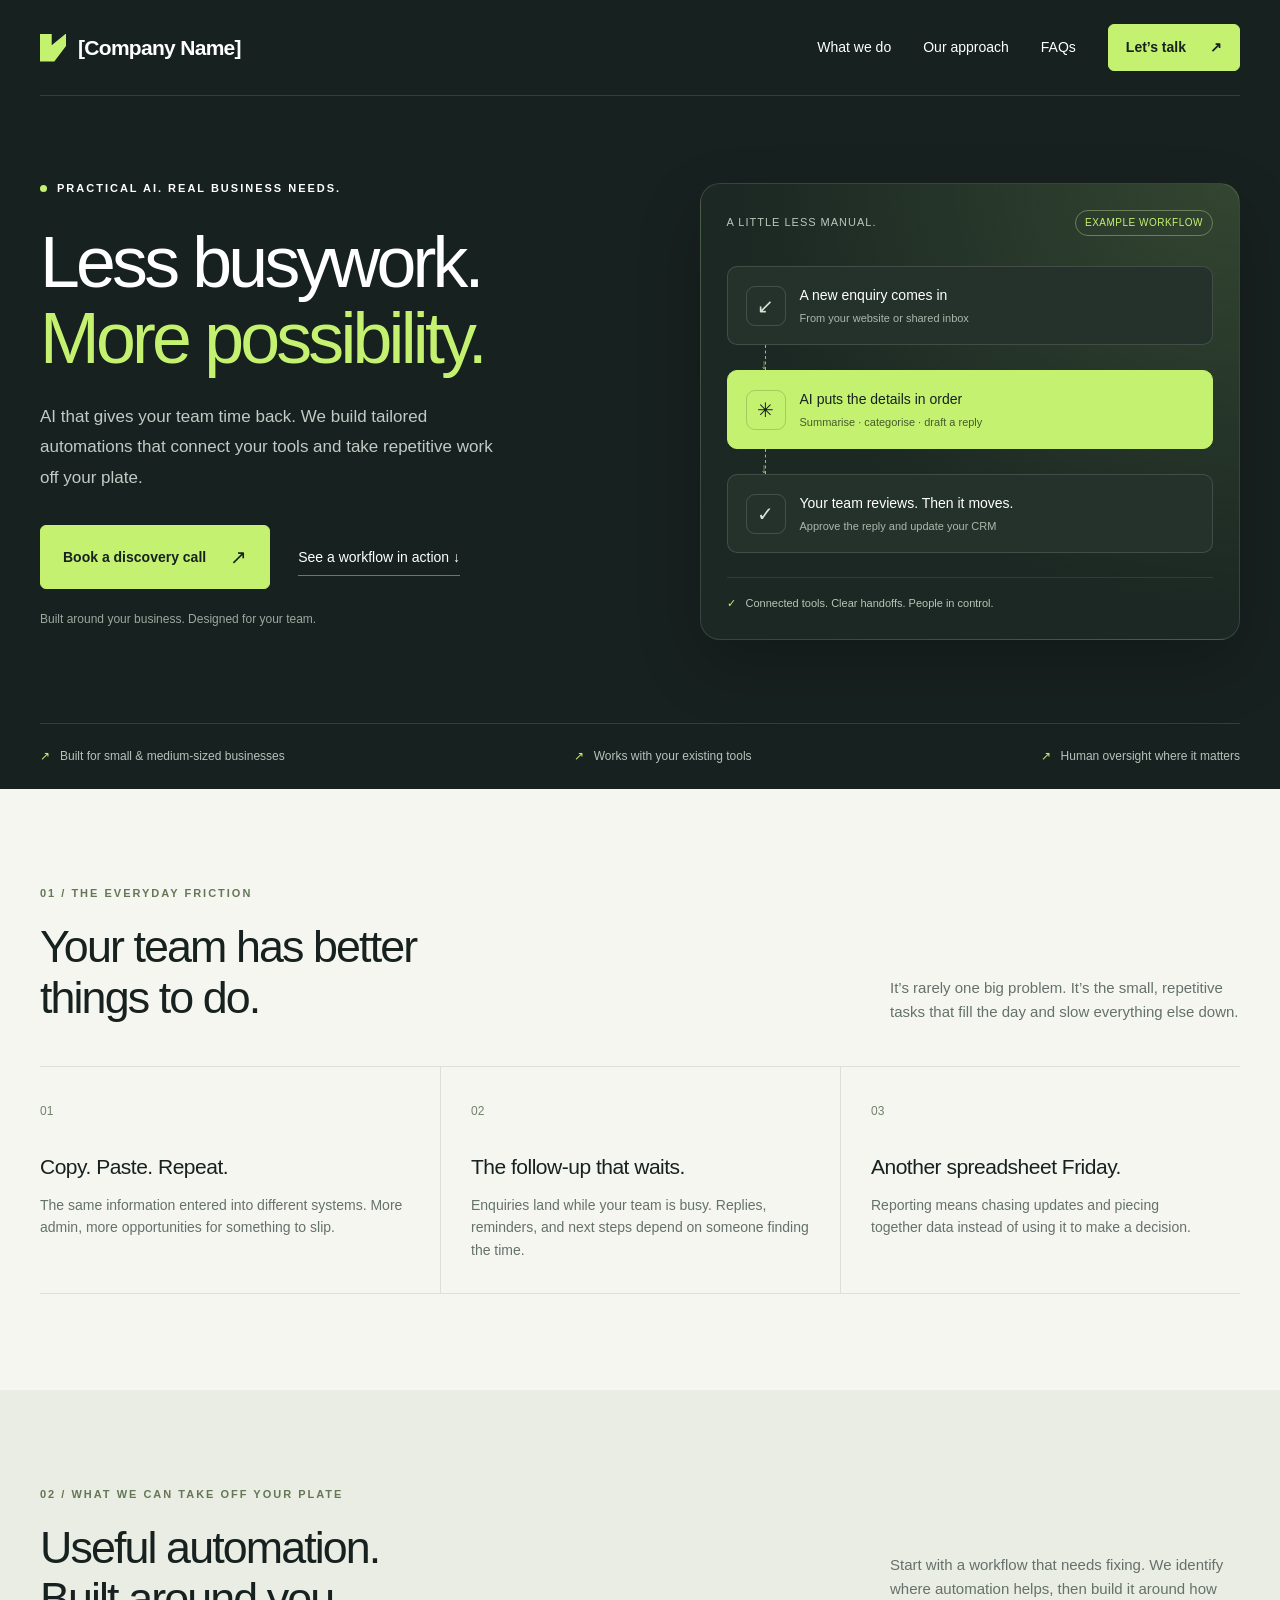
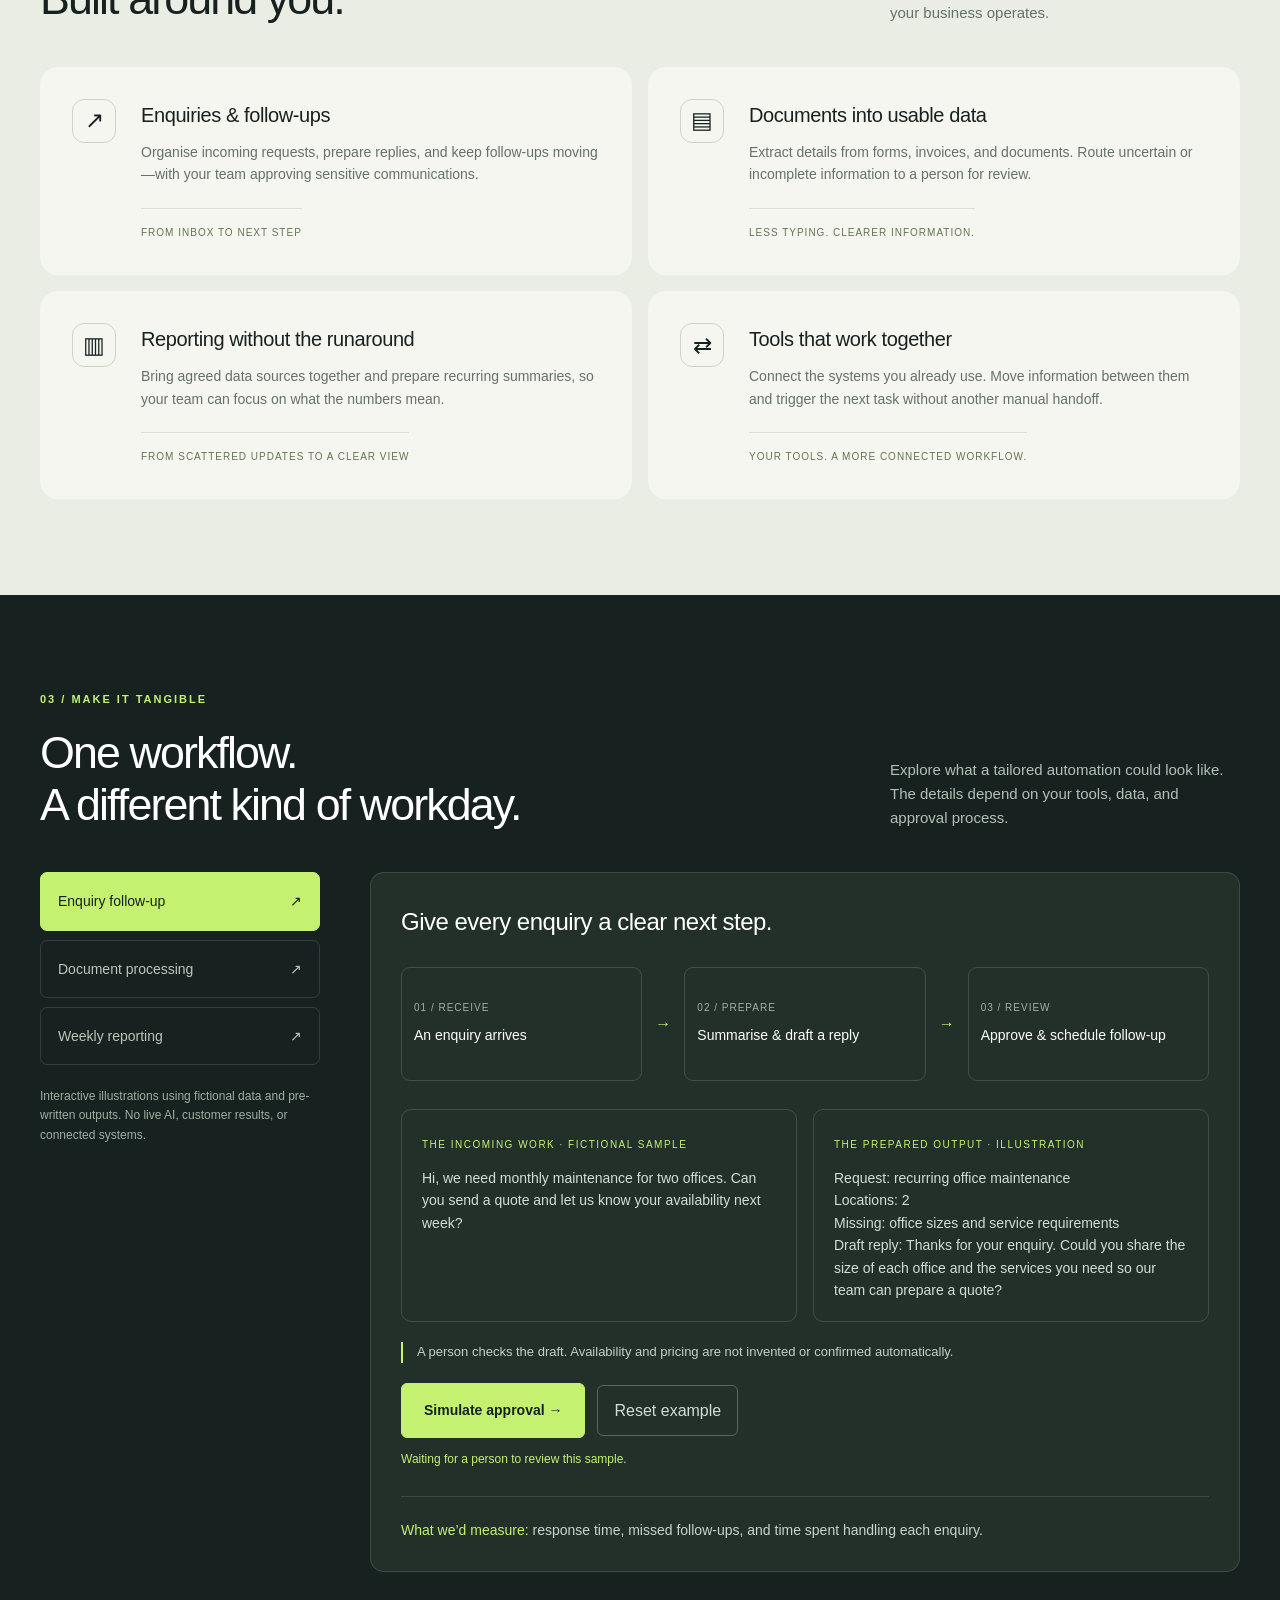
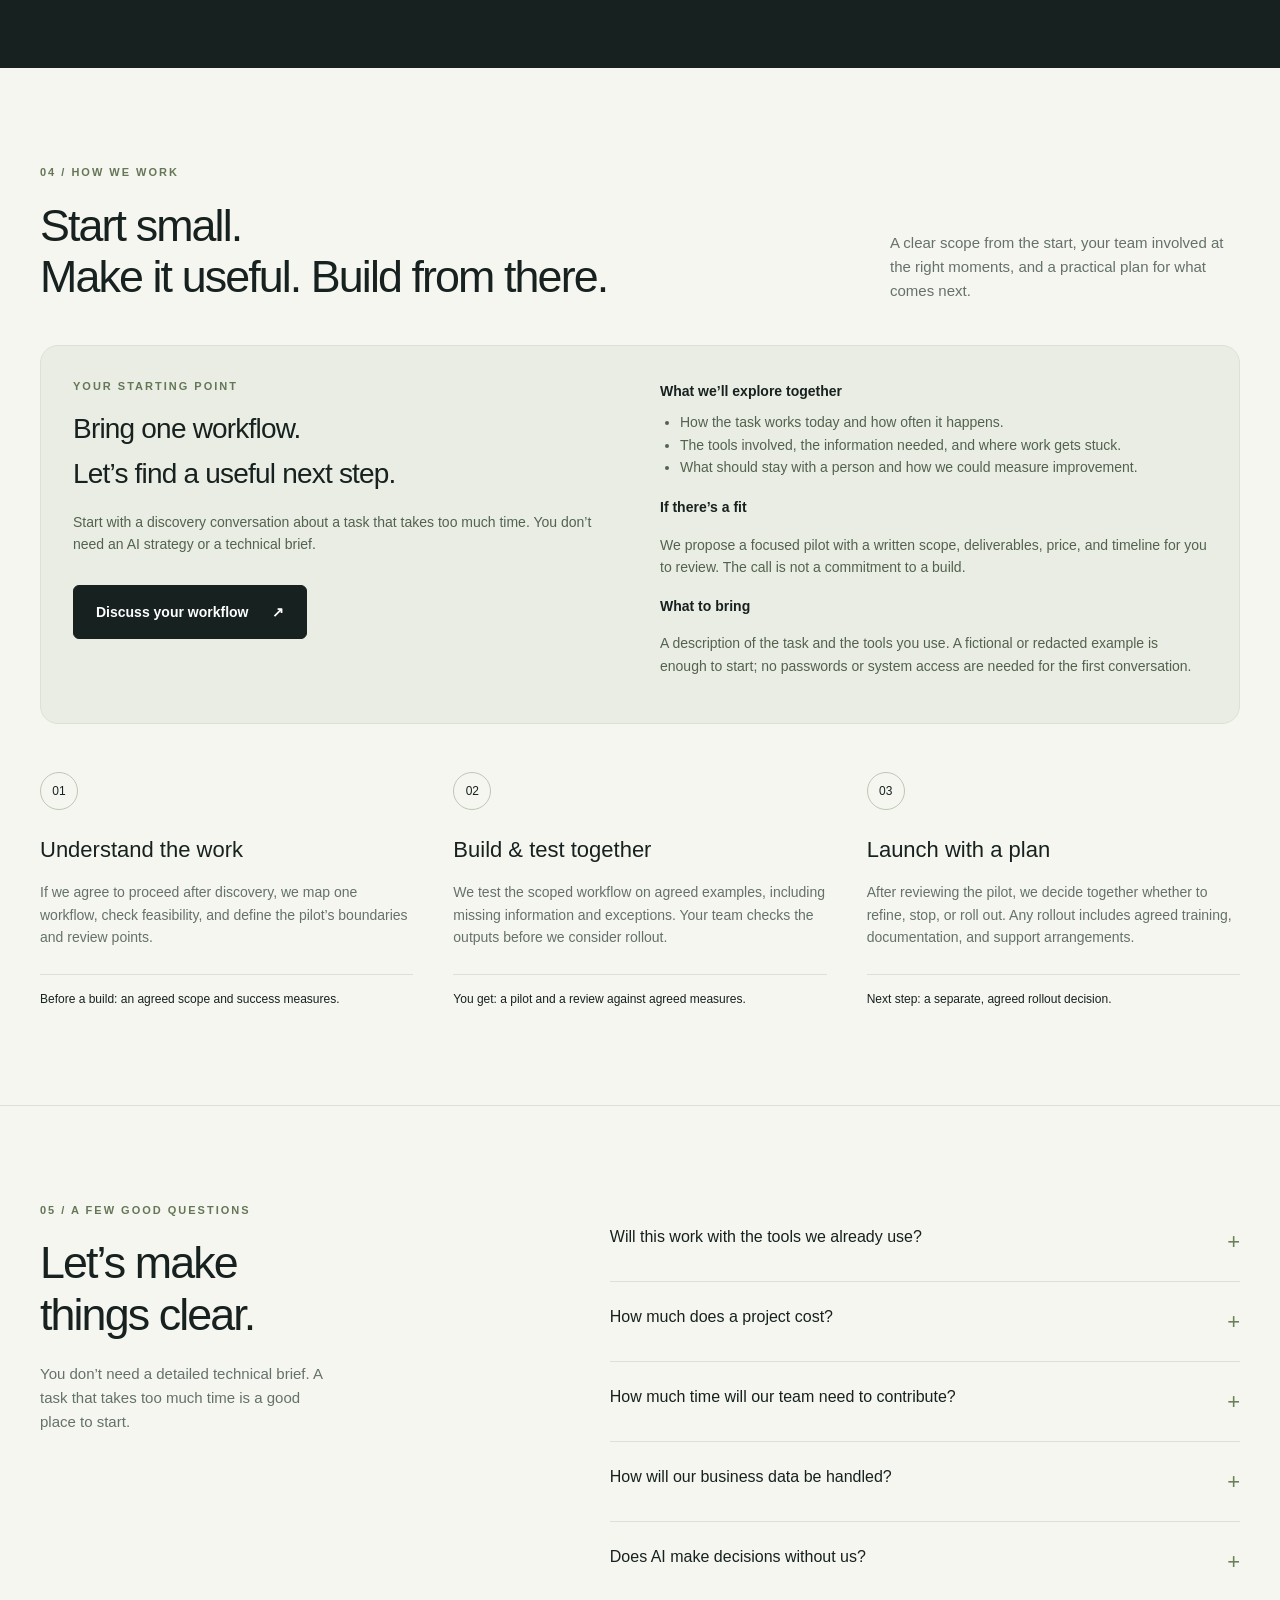
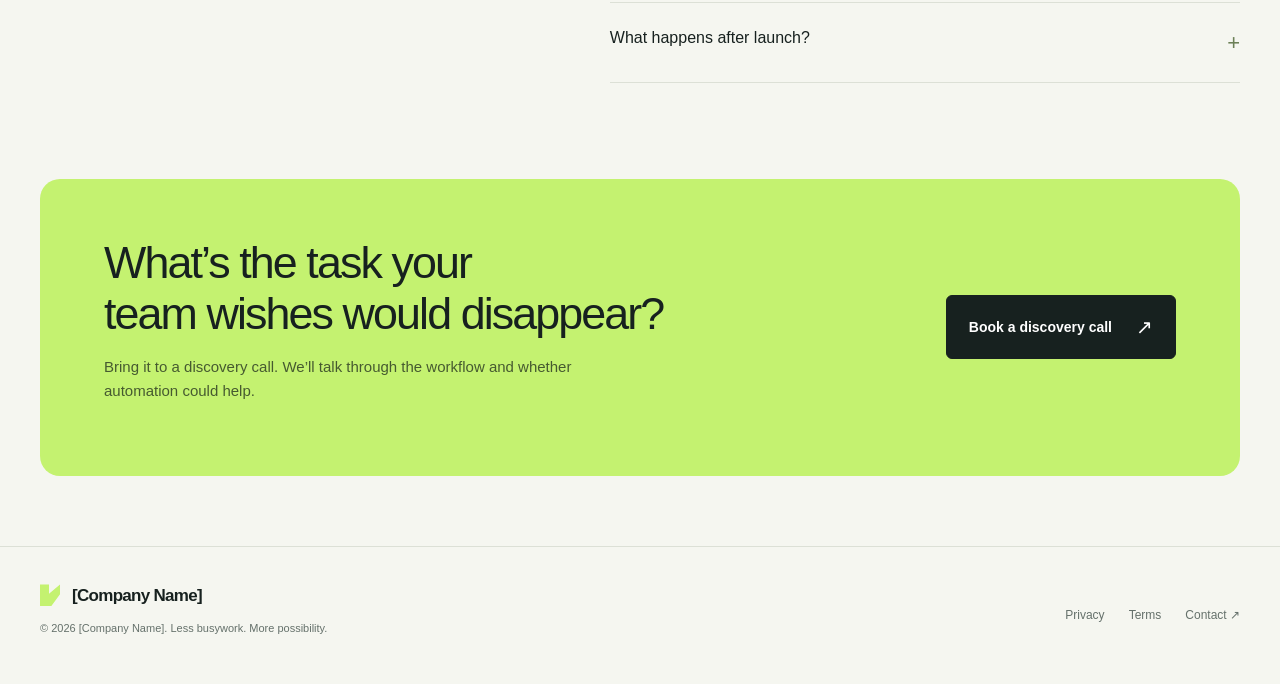
==== index.html @ 842c17b7 "Create initial AI consulting website" ====
<!doctype html>
<html lang="en">
<head>
  <meta charset="UTF-8">
  <meta name="viewport" content="width=device-width, initial-scale=1">
  <meta name="description" content="Tailored AI automation for small and medium-sized businesses. Connect your tools, simplify everyday work, and give your team time back.">
  <meta name="theme-color" content="#17211f">
  <title>[Company Name] — AI that gives your team time back</title>
  <style>
    :root{--ink:#17211f;--dark:#101916;--muted:#65716b;--paper:#f5f6f0;--lime:#c4f270;--line:#dce0d6;--white:#fff;--radius:18px}*{box-sizing:border-box}html{scroll-behavior:smooth;scroll-padding-top:90px}body{margin:0;font-family:Arial,Helvetica,sans-serif;color:var(--ink);background:var(--paper);font-size:16px;line-height:1.6}button,a{-webkit-tap-highlight-color:transparent}a{color:inherit;text-decoration:none}button{font:inherit;cursor:pointer}button:disabled{cursor:default}button,a,summary{touch-action:manipulation}:focus-visible{outline:3px solid #719f32;outline-offset:5px}.wrap{width:min(1200px,calc(100% - 64px));margin:auto}.skip{position:absolute;top:-80px;left:20px;background:var(--lime);padding:12px;z-index:9}.skip:focus{top:12px}.top{background:var(--ink);color:white}.nav{height:96px;display:flex;align-items:center;justify-content:space-between;border-bottom:1px solid #ffffff20;gap:24px}.brand{font-weight:700;letter-spacing:-.7px;font-size:21px;display:flex;align-items:center;gap:12px}.brand-mark{width:26px;height:28px;display:inline-block;background:var(--lime);clip-path:polygon(0 0,45% 0,45% 42%,100% 0,100% 45%,55% 100%,0 100%)}.links{display:flex;align-items:center;gap:32px;font-size:14px}.links a:hover{color:var(--lime)}.btn{display:inline-flex;justify-content:center;align-items:center;gap:24px;padding:15px 22px;background:var(--lime);border:1px solid var(--lime);border-radius:6px;color:var(--ink);font-size:14px;font-weight:700;transition:background .2s,transform .2s}.btn:hover{background:#d6ff94;transform:translateY(-2px)}.btn.small{padding:11px 17px}.arrow{font-size:20px;font-weight:400}.hero{display:grid;grid-template-columns:1.1fr 1fr;gap:65px;padding:84px 0 80px;align-items:center}.eyebrow{font-size:11px;font-weight:700;letter-spacing:2px;text-transform:uppercase;display:flex;align-items:center;gap:10px}.dot{width:7px;height:7px;border-radius:50%;background:var(--lime);display:inline-block}.hero h1{font-size:clamp(48px,5.6vw,76px);line-height:1.06;letter-spacing:-3.8px;font-weight:500;margin:26px 0}.hero h1 span{color:var(--lime)}.hero p{max-width:470px;color:#c1cac4;font-size:17px;line-height:1.8}.hero-actions{display:flex;align-items:center;gap:28px;margin-top:32px;flex-wrap:wrap}.text-link{font-size:14px;border-bottom:1px solid #ffffff60;padding:7px 0}.micro{font-size:12px!important;margin-top:20px;color:#9ba9a0!important}.flow-board{position:relative;padding:26px;border:1px solid #ffffff20;border-radius:20px;background:radial-gradient(ellipse at top right,#334631 0,transparent 65%),#1c2823;box-shadow:0 25px 65px #0003}.board-head{display:flex;justify-content:space-between;align-items:center;font-size:11px;letter-spacing:1px;color:#bbc6bd;margin-bottom:30px}.pill{border:1px solid #6b805a;border-radius:100px;padding:4px 9px;color:var(--lime);font-size:10px;letter-spacing:.5px}.node{display:flex;align-items:center;gap:14px;border:1px solid #ffffff21;border-radius:10px;padding:17px 18px;background:#25322b}.node-icon{display:grid;place-items:center;border:1px solid #ffffff25;width:40px;height:40px;border-radius:9px;color:#d9e3d5;font-size:20px;flex-shrink:0}.node strong{display:block;font-size:14px;font-weight:500}.node small{display:block;color:#a9b7ac;font-size:11px;margin-top:3px}.node.active{background:var(--lime);color:var(--ink);border-color:var(--lime)}.node.active small{color:#465b2b}.node.active .node-icon{border-color:#17211f30;color:var(--ink)}.connector{height:25px;margin-left:38px;border-left:1px dashed #9bba7a;position:relative}.connector:after{content:'↓';position:absolute;bottom:-5px;left:-5px;color:#9bba7a;font-size:14px}.board-foot{border-top:1px solid #ffffff18;display:flex;gap:10px;align-items:center;margin-top:24px;padding-top:17px;font-size:11px;color:#b8c5ba}.check{color:var(--lime)}.promise-strip{border-top:1px solid #ffffff20;display:flex;justify-content:space-between;gap:24px;padding:23px 0;font-size:12px;color:#b7c2ba}.promise-strip span{display:flex;gap:10px}.section{padding:96px 0}.section-label{color:#657757}.section-head{display:flex;justify-content:space-between;gap:50px;align-items:end;margin-bottom:42px}h2{font-size:clamp(32px,3.5vw,48px);line-height:1.15;letter-spacing:-1.9px;font-weight:500;margin:18px 0 0}.section-head p{max-width:350px;font-size:15px;color:var(--muted);margin:0}.problems{display:grid;grid-template-columns:repeat(3,1fr);border-top:1px solid var(--line);border-bottom:1px solid var(--line)}.problem{padding:30px 30px 32px 0}.problem+.problem{padding-left:30px;border-left:1px solid var(--line)}.number{font-size:12px;color:#72816e}.problem h3{font-size:21px;letter-spacing:-.5px;font-weight:500;margin:28px 0 10px}.problem p{font-size:14px;color:var(--muted);margin:0}.services{background:#e9ede3}.service-grid{display:grid;grid-template-columns:repeat(2,1fr);gap:16px}.service-card{background:var(--paper);padding:32px;border-radius:var(--radius);display:grid;grid-template-columns:46px 1fr;gap:23px}.service-icon{width:44px;height:44px;border:1px solid #cdd6c4;border-radius:12px;display:grid;place-items:center;font-size:23px}.service-card h3{font-size:20px;margin:0 0 10px;font-weight:500;letter-spacing:-.4px}.service-card p{margin:0;color:var(--muted);font-size:14px}.tag{display:inline-block;font-size:10px;letter-spacing:1px;text-transform:uppercase;border-top:1px solid var(--line);padding-top:16px;margin-top:22px;color:#637455}.demo{background:var(--ink);color:white}.demo .section-label{color:var(--lime)}.demo .section-head p{color:#b3c0b7}.demo-layout{display:grid;grid-template-columns:280px 1fr;gap:50px;margin-top:40px}.demo-tabs{display:flex;flex-direction:column;gap:9px}.tab{border:1px solid #ffffff20;background:transparent;color:#b9c6bc;border-radius:7px;padding:17px;text-align:left;font-size:14px;display:flex;justify-content:space-between}.tab[aria-selected=true]{background:var(--lime);border-color:var(--lime);color:var(--ink)}.demo-note{color:#9eafa3;font-size:12px;margin-top:22px}.demo-panel{background:#223029;border:1px solid #ffffff20;border-radius:14px;padding:30px}.demo-panel h3{font-size:24px;font-weight:500;margin:0 0 25px;letter-spacing:-.5px}.mini-flow{display:grid;grid-template-columns:1fr 30px 1fr 30px 1fr;align-items:center;gap:6px}.mini-node{border:1px solid #ffffff25;border-radius:9px;padding:20px 12px;min-height:114px;font-size:14px;display:flex;flex-direction:column;justify-content:center}.mini-node small{color:#9fb29f;font-size:10px;letter-spacing:1px;display:block;margin-bottom:8px}.mini-arrow{color:var(--lime);text-align:center}.outcome{padding-top:22px;border-top:1px solid #ffffff20;margin:24px 0 0;color:#c9d4cb;font-size:14px}.outcome strong{color:var(--lime);font-weight:400}.steps{display:grid;grid-template-columns:repeat(3,1fr);gap:40px;margin-top:45px}.step-num{width:38px;height:38px;border:1px solid #bdc8b4;border-radius:50%;display:grid;place-items:center;font-size:12px}.steps h3{font-size:22px;font-weight:500;margin-bottom:12px}.steps p{color:var(--muted);font-size:14px}.deliverable{margin-top:25px;padding-top:15px;border-top:1px solid var(--line);font-size:12px}.faq{border-top:1px solid var(--line)}.faq-layout{display:grid;grid-template-columns:1fr 1.3fr;gap:85px}.faq-intro p{font-size:15px;color:var(--muted);max-width:300px;margin-top:22px}details{border-bottom:1px solid var(--line)}summary{list-style:none;cursor:pointer;padding:22px 0;font-size:16px;display:flex;justify-content:space-between;gap:20px}summary::-webkit-details-marker{display:none}summary:after{content:'+';font-size:22px;color:#6c8057}details[open] summary:after{content:'−'}details p{font-size:14px;color:var(--muted);margin:0 35px 24px 0}.closing{padding:0 0 70px}.closing-inner{background:var(--lime);padding:58px 64px;border-radius:20px;display:flex;justify-content:space-between;align-items:center;gap:40px}.closing h2{max-width:600px;margin:0}.closing p{font-size:15px;max-width:510px;color:#465a30}.btn.dark{background:var(--ink);border-color:var(--ink);color:white;white-space:nowrap}.btn.dark:hover{background:#344738}footer{padding:35px 0;border-top:1px solid var(--line)}.footer-row{display:flex;justify-content:space-between;align-items:center;gap:24px}.footer-row .brand{font-size:17px}.footer-row .brand-mark{width:20px;height:22px}footer p{font-size:11px;color:var(--muted)}.footer-links{display:flex;gap:24px;font-size:12px}.footer-link{border:0;background:transparent;color:var(--muted);padding:0}dialog{width:min(520px,calc(100% - 32px));padding:36px;border:1px solid var(--line);border-radius:18px;background:var(--paper);color:var(--ink)}dialog::backdrop{background:#07150dbb;backdrop-filter:blur(5px)}dialog h2{font-size:30px;margin:15px 0}dialog p{color:var(--muted);font-size:15px}.close{float:right;border:0;background:transparent;font-size:25px;padding:0 4px}.dialog-label{font-size:10px;text-transform:uppercase;letter-spacing:2px;color:#647b4b}.menu-toggle{display:none}
    @media(min-width:1500px){.hero{padding-top:110px;padding-bottom:110px}}@media(max-width:900px){.hero{gap:30px}.hero h1{font-size:56px}.links{gap:18px}.links>a{display:none}.flow-board{padding:20px}.section-head{gap:25px}.demo-layout{grid-template-columns:230px 1fr;gap:25px}.mini-flow{grid-template-columns:1fr}.mini-node{min-height:70px}.mini-arrow{transform:rotate(90deg)}.faq-layout{gap:40px}.closing-inner{padding:40px}.closing-inner{align-items:start;flex-direction:column}.service-card{padding:25px;gap:16px}}
    @media(max-width:640px){.wrap{width:calc(100% - 36px)}.nav{height:78px}.brand{font-size:17px}.links .btn{font-size:11px;padding:10px}.hero{grid-template-columns:1fr;padding:50px 0 40px;gap:38px}.hero h1{font-size:54px;letter-spacing:-2.7px}.hero p{font-size:16px}.hero-actions{gap:20px}.promise-strip{flex-wrap:wrap;gap:12px 24px}.promise-strip span{font-size:11px}.section{padding:62px 0}.section-head{display:block;margin-bottom:30px}.section-head p{margin-top:20px}.problems,.service-grid,.steps,.faq-layout,.demo-layout{grid-template-columns:1fr}.problem,.problem+.problem{padding:24px 0;border-left:0}.problem+.problem{border-top:1px solid var(--line)}.problem h3{margin-top:12px}.service-card{grid-template-columns:38px 1fr;padding:23px 20px}.service-icon{width:36px;height:36px}.demo-tabs{gap:8px}.demo-note{margin:8px 0}.demo-panel{padding:24px}.steps{gap:24px}.steps h3{margin-top:15px}.faq-layout{gap:20px}.closing{padding-bottom:40px}.closing-inner{padding:32px 24px;border-radius:14px}.closing h2{font-size:34px}.footer-row{align-items:start;flex-direction:column}.footer-links{flex-wrap:wrap}.eyebrow{font-size:10px}}
    @media(prefers-reduced-motion:reduce){html{scroll-behavior:auto}*,*:before,*:after{transition:none!important}}

    .sample-grid{display:grid;grid-template-columns:1fr 1fr;gap:16px;margin-top:28px}.sample-card{border:1px solid #ffffff24;border-radius:10px;padding:20px;min-width:0}.sample-card small{font-size:10px;letter-spacing:1.5px;color:var(--lime)}.sample-card p{font-size:14px;white-space:pre-line;color:#d3ddd5;margin:12px 0 0}.review-note{font-size:13px;color:#c4d0c6;border-left:2px solid var(--lime);padding-left:14px;margin:20px 0}.demo-controls{display:flex;gap:12px;align-items:center;flex-wrap:wrap}.demo-reset{background:transparent;color:#d3ddd5;border:1px solid #ffffff40;border-radius:6px;padding:12px 16px}.demo-status{font-size:12px;color:var(--lime);min-height:22px}.engagement{background:#e9ede3;border:1px solid var(--line);border-radius:18px;padding:32px;margin:32px 0 48px;display:grid;grid-template-columns:1fr 1fr;gap:40px}.engagement h3{font-size:28px;font-weight:500;letter-spacing:-.8px;margin:12px 0}.engagement p,.engagement li{font-size:14px;color:#53624f}.engagement ul{padding-left:20px;margin-top:8px}.engagement strong{font-size:14px}.engagement .btn{margin-top:15px}@media(max-width:640px){.sample-grid,.engagement{grid-template-columns:1fr}.engagement{padding:24px;gap:20px}.sample-card{padding:16px}}
  </style>
</head>
<body>
<a class="skip" href="#main">Skip to content</a>
<main id="main">
<div class="top">
  <header class="wrap nav"><a class="brand" href="#" aria-label="Company Name home"><span class="brand-mark" aria-hidden="true"></span>[Company Name]</a><nav class="links" aria-label="Main navigation"><a href="#services">What we do</a><a href="#process">Our approach</a><a href="#faq">FAQs</a><button class="btn small" data-dialog="booking">Let’s talk <span aria-hidden="true">↗</span></button></nav></header>
  <div class="wrap hero">
    <div><div class="eyebrow"><span class="dot"></span>Practical AI. Real business needs.</div><h1>Less busywork.<br><span>More possibility.</span></h1><p>AI that gives your team time back. We build tailored automations that connect your tools and take repetitive work off your plate.</p><div class="hero-actions"><button class="btn" data-dialog="booking">Book a discovery call <span class="arrow" aria-hidden="true">↗</span></button><a class="text-link" href="#example">See a workflow in action <span aria-hidden="true">↓</span></a></div><p class="micro">Built around your business. Designed for your team.</p></div>
    <div class="flow-board" aria-label="Illustrative enquiry workflow: receive an enquiry, organise the details, review and follow up"><div class="board-head"><span>A LITTLE LESS MANUAL.</span><span class="pill">EXAMPLE WORKFLOW</span></div><div class="node"><span class="node-icon" aria-hidden="true">↙</span><div><strong>A new enquiry comes in</strong><small>From your website or shared inbox</small></div></div><div class="connector"></div><div class="node active"><span class="node-icon" aria-hidden="true">✳</span><div><strong>AI puts the details in order</strong><small>Summarise · categorise · draft a reply</small></div></div><div class="connector"></div><div class="node"><span class="node-icon" aria-hidden="true">✓</span><div><strong>Your team reviews. Then it moves.</strong><small>Approve the reply and update your CRM</small></div></div><div class="board-foot"><span class="check">✓</span> Connected tools. Clear handoffs. People in control.</div></div>
  </div>
  <div class="wrap promise-strip"><span><span class="check">↗</span> Built for small & medium-sized businesses</span><span><span class="check">↗</span> Works with your existing tools</span><span><span class="check">↗</span> Human oversight where it matters</span></div>
</div>
<section class="section"><div class="wrap"><div class="section-head"><div><div class="eyebrow section-label">01 / The everyday friction</div><h2>Your team has better<br>things to do.</h2></div><p>It’s rarely one big problem. It’s the small, repetitive tasks that fill the day and slow everything else down.</p></div><div class="problems"><article class="problem"><span class="number">01</span><h3>Copy. Paste. Repeat.</h3><p>The same information entered into different systems. More admin, more opportunities for something to slip.</p></article><article class="problem"><span class="number">02</span><h3>The follow-up that waits.</h3><p>Enquiries land while your team is busy. Replies, reminders, and next steps depend on someone finding the time.</p></article><article class="problem"><span class="number">03</span><h3>Another spreadsheet Friday.</h3><p>Reporting means chasing updates and piecing together data instead of using it to make a decision.</p></article></div></div></section>
<section id="services" class="section services"><div class="wrap"><div class="section-head"><div><div class="eyebrow section-label">02 / What we can take off your plate</div><h2>Useful automation.<br>Built around you.</h2></div><p>Start with a workflow that needs fixing. We identify where automation helps, then build it around how your business operates.</p></div><div class="service-grid"><article class="service-card"><span class="service-icon" aria-hidden="true">↗</span><div><h3>Enquiries & follow-ups</h3><p>Organise incoming requests, prepare replies, and keep follow-ups moving—with your team approving sensitive communications.</p><span class="tag">From inbox to next step</span></div></article><article class="service-card"><span class="service-icon" aria-hidden="true">▤</span><div><h3>Documents into usable data</h3><p>Extract details from forms, invoices, and documents. Route uncertain or incomplete information to a person for review.</p><span class="tag">Less typing. Clearer information.</span></div></article><article class="service-card"><span class="service-icon" aria-hidden="true">▥</span><div><h3>Reporting without the runaround</h3><p>Bring agreed data sources together and prepare recurring summaries, so your team can focus on what the numbers mean.</p><span class="tag">From scattered updates to a clear view</span></div></article><article class="service-card"><span class="service-icon" aria-hidden="true">⇄</span><div><h3>Tools that work together</h3><p>Connect the systems you already use. Move information between them and trigger the next task without another manual handoff.</p><span class="tag">Your tools. A more connected workflow.</span></div></article></div></div></section>
<section id="example" class="section demo"><div class="wrap"><div class="section-head"><div><div class="eyebrow section-label">03 / Make it tangible</div><h2>One workflow.<br>A different kind of workday.</h2></div><p>Explore what a tailored automation could look like. The details depend on your tools, data, and approval process.</p></div><div class="demo-layout"><div><div class="demo-tabs" role="tablist" aria-label="Example workflows" aria-orientation="vertical"><button id="tab-enquiries" class="tab" role="tab" aria-selected="true" aria-controls="demo-panel" data-example="enquiries">Enquiry follow-up <span aria-hidden="true">↗</span></button><button id="tab-documents" class="tab" role="tab" aria-selected="false" aria-controls="demo-panel" tabindex="-1" data-example="documents">Document processing <span aria-hidden="true">↗</span></button><button id="tab-reports" class="tab" role="tab" aria-selected="false" aria-controls="demo-panel" tabindex="-1" data-example="reports">Weekly reporting <span aria-hidden="true">↗</span></button></div><p class="demo-note">Interactive illustrations using fictional data and pre-written outputs. No live AI, customer results, or connected systems.</p></div><div id="demo-panel" class="demo-panel" role="tabpanel" aria-labelledby="tab-enquiries" tabindex="0"><h3 id="demo-title">Give every enquiry a clear next step.</h3><div class="mini-flow"><div class="mini-node"><small>01 / RECEIVE</small><span id="flow-one">An enquiry arrives</span></div><span class="mini-arrow" aria-hidden="true">→</span><div class="mini-node"><small>02 / PREPARE</small><span id="flow-two">Summarise & draft a reply</span></div><span class="mini-arrow" aria-hidden="true">→</span><div class="mini-node"><small>03 / REVIEW</small><span id="flow-three">Approve & schedule follow-up</span></div></div><div class="sample-grid"><div class="sample-card"><small>THE INCOMING WORK · FICTIONAL SAMPLE</small><p id="sample-input"></p></div><div class="sample-card"><small>THE PREPARED OUTPUT · ILLUSTRATION</small><p id="sample-output"></p></div></div><p class="review-note" id="sample-review"></p><div class="demo-controls"><button class="btn" id="sample-approve">Simulate approval <span aria-hidden="true">→</span></button><button class="demo-reset" id="sample-reset">Reset example</button></div><p class="demo-status" id="sample-status" role="status" aria-live="polite">Waiting for a person to review this sample.</p><p class="outcome"><strong>What we’d measure:</strong> <span id="demo-measure">response time, missed follow-ups, and time spent handling each enquiry.</span></p></div></div></div></section>
<section id="process" class="section"><div class="wrap"><div class="section-head"><div><div class="eyebrow section-label">04 / How we work</div><h2>Start small.<br>Make it useful. Build from there.</h2></div><p>A clear scope from the start, your team involved at the right moments, and a practical plan for what comes next.</p></div><div class="engagement"><div><div class="eyebrow section-label">Your starting point</div><h3>Bring one workflow.<br>Let’s find a useful next step.</h3><p>Start with a discovery conversation about a task that takes too much time. You don’t need an AI strategy or a technical brief.</p><button class="btn dark" data-dialog="booking">Discuss your workflow <span aria-hidden="true">↗</span></button></div><div><strong>What we’ll explore together</strong><ul><li>How the task works today and how often it happens.</li><li>The tools involved, the information needed, and where work gets stuck.</li><li>What should stay with a person and how we could measure improvement.</li></ul><strong>If there’s a fit</strong><p>We propose a focused pilot with a written scope, deliverables, price, and timeline for you to review. The call is not a commitment to a build.</p><strong>What to bring</strong><p>A description of the task and the tools you use. A fictional or redacted example is enough to start; no passwords or system access are needed for the first conversation.</p></div></div><div class="steps"><article><span class="step-num">01</span><h3>Understand the work</h3><p>If we agree to proceed after discovery, we map one workflow, check feasibility, and define the pilot’s boundaries and review points.</p><div class="deliverable">Before a build: an agreed scope and success measures.</div></article><article><span class="step-num">02</span><h3>Build & test together</h3><p>We test the scoped workflow on agreed examples, including missing information and exceptions. Your team checks the outputs before we consider rollout.</p><div class="deliverable">You get: a pilot and a review against agreed measures.</div></article><article><span class="step-num">03</span><h3>Launch with a plan</h3><p>After reviewing the pilot, we decide together whether to refine, stop, or roll out. Any rollout includes agreed training, documentation, and support arrangements.</p><div class="deliverable">Next step: a separate, agreed rollout decision.</div></article></div></div></section>
<section id="faq" class="section faq"><div class="wrap faq-layout"><div class="faq-intro"><div class="eyebrow section-label">05 / A few good questions</div><h2>Let’s make<br>things clear.</h2><p>You don’t need a detailed technical brief. A task that takes too much time is a good place to start.</p></div><div><details><summary>Will this work with the tools we already use?</summary><p>That’s where we start. We check the integrations, access permissions, and data available in your existing tools before recommending a solution. We’ll explain any limits or changes needed before agreeing the scope.</p></details><details><summary>How much does a project cost?</summary><p>Cost depends on the workflow, integrations, and complexity. After an initial conversation, we define the scope and provide a proposal so you can decide whether the investment makes sense.</p></details><details><summary>How much time will our team need to contribute?</summary><p>We’ll need someone who understands the workflow to help map it and review the pilot. The time commitment and review points are agreed during scoping.</p></details><details><summary>How will our business data be handled?</summary><p>Before building, we agree what data is needed, which services will process it, who can access it, and any retention requirements. Those choices are part of the solution design.</p></details><details><summary>Does AI make decisions without us?</summary><p>We define the boundaries with you. Routine steps can be automated, while important decisions, uncertain results, and sensitive actions can be routed to your team for approval.</p></details><details><summary>What happens after launch?</summary><p>We document the workflow and help your team use it. Monitoring, maintenance, and future improvements are covered by the support arrangement agreed for your project.</p></details></div></div></section>
<section id="contact" class="closing"><div class="wrap"><div class="closing-inner"><div><h2>What’s the task your<br>team wishes would disappear?</h2><p>Bring it to a discovery call. We’ll talk through the workflow and whether automation could help.</p></div><button class="btn dark" data-dialog="booking">Book a discovery call <span class="arrow" aria-hidden="true">↗</span></button></div></div></section>
</main>
<footer><div class="wrap footer-row"><div><a class="brand" href="#"><span class="brand-mark" aria-hidden="true"></span>[Company Name]</a><p>© <span id="year">2026</span> [Company Name]. Less busywork. More possibility.</p></div><div class="footer-links"><button class="footer-link" data-dialog="privacy">Privacy</button><button class="footer-link" data-dialog="terms">Terms</button><button class="footer-link" data-dialog="booking">Contact ↗</button></div></div></footer>
<dialog id="info-dialog" aria-labelledby="dialog-title"><button class="close" aria-label="Close dialog">×</button><span class="dialog-label">Website prototype</span><h2 id="dialog-title"></h2><p id="dialog-copy"></p><button class="btn dark" id="dialog-done">Back to the website</button></dialog>
<script>
  const examples={enquiries:{title:'Give every enquiry a clear next step.',steps:['An enquiry arrives','Summarise & draft a reply','Approve & schedule follow-up'],measure:'response time, missed follow-ups, and time spent handling each enquiry.'},documents:{title:'Turn incoming documents into useful information.',steps:['A document is received','Extract & check key fields','Review exceptions & save'],measure:'handling time, correction rates, and the number of documents needing manual review.'},reports:{title:'Spend less time putting the report together.',steps:['Gather agreed data sources','Prepare a recurring summary','Check & share with the team'],measure:'report preparation time, missing data, and corrections needed before sharing.'}};

  const samples={
    enquiries:{input:'Hi, we need monthly maintenance for two offices. Can you send a quote and let us know your availability next week?',output:'Request: recurring office maintenance\nLocations: 2\nMissing: office sizes and service requirements\nDraft reply: Thanks for your enquiry. Could you share the size of each office and the services you need so our team can prepare a quote?',review:'A person checks the draft. Availability and pricing are not invented or confirmed automatically.',done:'Simulation complete: the reviewed draft would move to the sending step and a follow-up task would be created. Nothing was sent.'},
    documents:{input:'SAMPLE SUPPLIER INVOICE\nReference: INV-1042\nOrder reference: not provided\nDescription: 12 replacement filters\nTotal: 480.00\nCurrency: not stated',output:'Invoice reference: INV-1042\nQuantity: 12 filters\nAmount: 480.00\nReview flags: missing order reference and currency\nNext step: request missing details before entry.',review:'A person resolves missing details and verifies the source document. This example never authorises payment.',done:'Simulation complete: a request for missing details would enter the review queue. No invoice was posted and no payment was made.'},
    reports:{input:'SAMPLE WEEKLY SALES RECORDS\nNew enquiries: 18\nQuotes issued: 7\nQuotes accepted: 3\nValue of accepted quotes: not recorded',output:'Weekly summary: 18 new enquiries, 7 quotes issued, and 3 quotes accepted.\nData gap: accepted quote value is missing.\nReview prompt: check outstanding follow-ups and complete the missing value before sharing.',review:'A person checks the source records. The summary does not infer revenue or a conversion rate from unmatched weekly totals.',done:'Simulation complete: the checked summary would be queued for internal sharing. No report was sent.'}
  };
  function renderSample(key){const sample=samples[key];document.getElementById('sample-input').textContent=sample.input;document.getElementById('sample-output').textContent=sample.output;document.getElementById('sample-review').textContent=sample.review;document.getElementById('sample-status').textContent='Waiting for a person to review this sample.';document.getElementById('sample-approve').textContent=key==='documents'?'Simulate requesting details →':'Simulate approval →';document.getElementById('sample-approve').disabled=false}
  const tabs=[...document.querySelectorAll('[data-example]')];
  function selectTab(tab){const item=examples[tab.dataset.example];tabs.forEach(t=>{t.setAttribute('aria-selected',String(t===tab));t.tabIndex=t===tab?0:-1});document.getElementById('demo-panel').setAttribute('aria-labelledby',tab.id);document.getElementById('demo-title').textContent=item.title;['flow-one','flow-two','flow-three'].forEach((id,i)=>document.getElementById(id).textContent=item.steps[i]);document.getElementById('demo-measure').textContent=item.measure;renderSample(tab.dataset.example)}
  tabs.forEach((tab,i)=>{tab.addEventListener('click',()=>selectTab(tab));tab.addEventListener('keydown',event=>{let next;if(event.key==='ArrowDown')next=(i+1)%tabs.length;if(event.key==='ArrowUp')next=(i+tabs.length-1)%tabs.length;if(event.key==='Home')next=0;if(event.key==='End')next=tabs.length-1;if(next!==undefined){event.preventDefault();selectTab(tabs[next]);tabs[next].focus()}})});
  const activeSample=()=>tabs.find(tab=>tab.getAttribute('aria-selected')==='true').dataset.example;
  document.getElementById('sample-approve').addEventListener('click',()=>{document.getElementById('sample-status').textContent=samples[activeSample()].done;document.getElementById('sample-approve').disabled=true});
  document.getElementById('sample-reset').addEventListener('click',()=>renderSample(activeSample()));
  renderSample('enquiries');
  // Replace the booking preview with the real scheduling URL before launch.
  const messages={booking:{title:'Let’s find your first useful workflow.',copy:'Booking is not connected in this prototype. The finished website will link to our discovery-call calendar. No information is collected here.'},privacy:{title:'Privacy information',copy:'The privacy policy will be added before launch, once the business details, hosting, analytics, and contact tools are confirmed. This prototype has no contact form or analytics.'},terms:{title:'Website terms',copy:'The business’s website terms will be added before launch. Service scope, fees, and support arrangements will be agreed separately for each project.'}};
  const dialog=document.getElementById('info-dialog');document.querySelectorAll('[data-dialog]').forEach(button=>button.addEventListener('click',()=>{const message=messages[button.dataset.dialog];document.getElementById('dialog-title').textContent=message.title;document.getElementById('dialog-copy').textContent=message.copy;dialog.showModal()}));document.querySelector('.close').addEventListener('click',()=>dialog.close());document.getElementById('dialog-done').addEventListener('click',()=>dialog.close());dialog.addEventListener('click',event=>{if(event.target===dialog){const box=dialog.getBoundingClientRect();if(event.clientX<box.left||event.clientX>box.right||event.clientY<box.top||event.clientY>box.bottom)dialog.close()}});
</script>
</body>
</html>
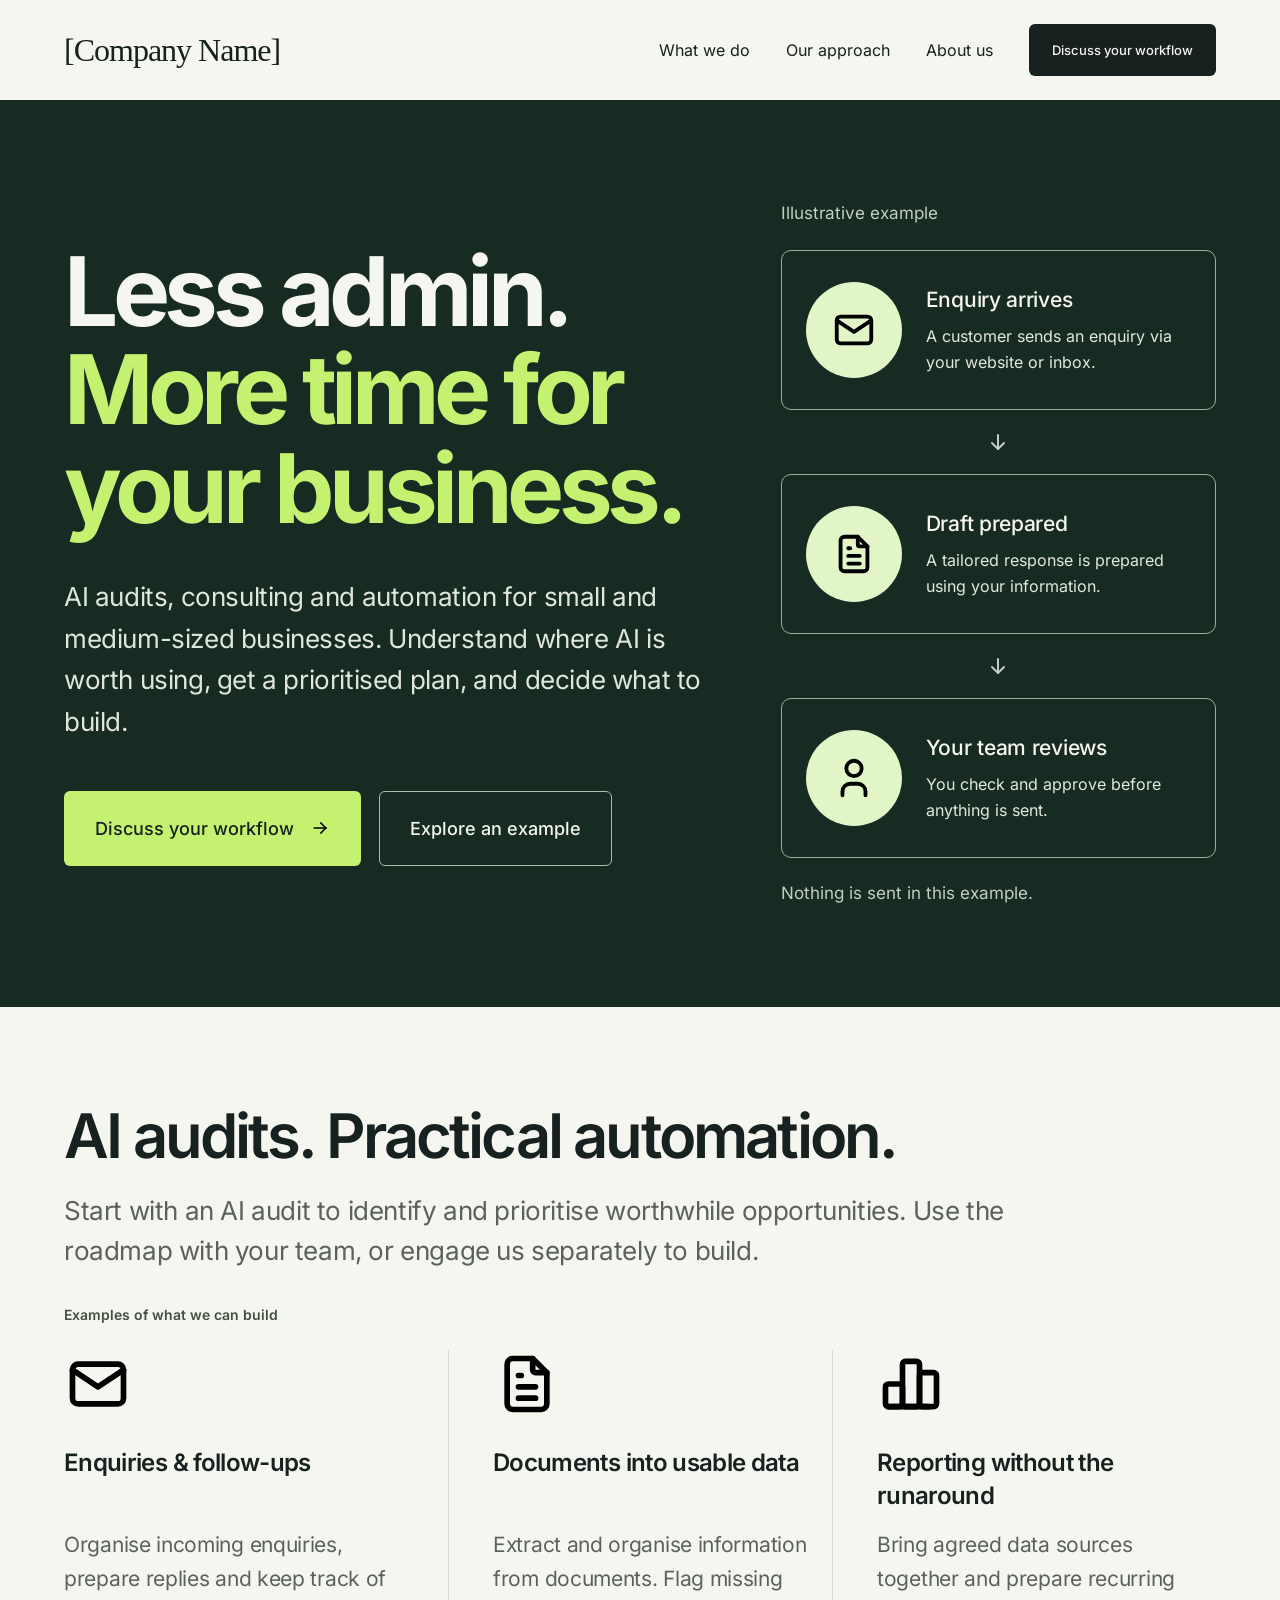
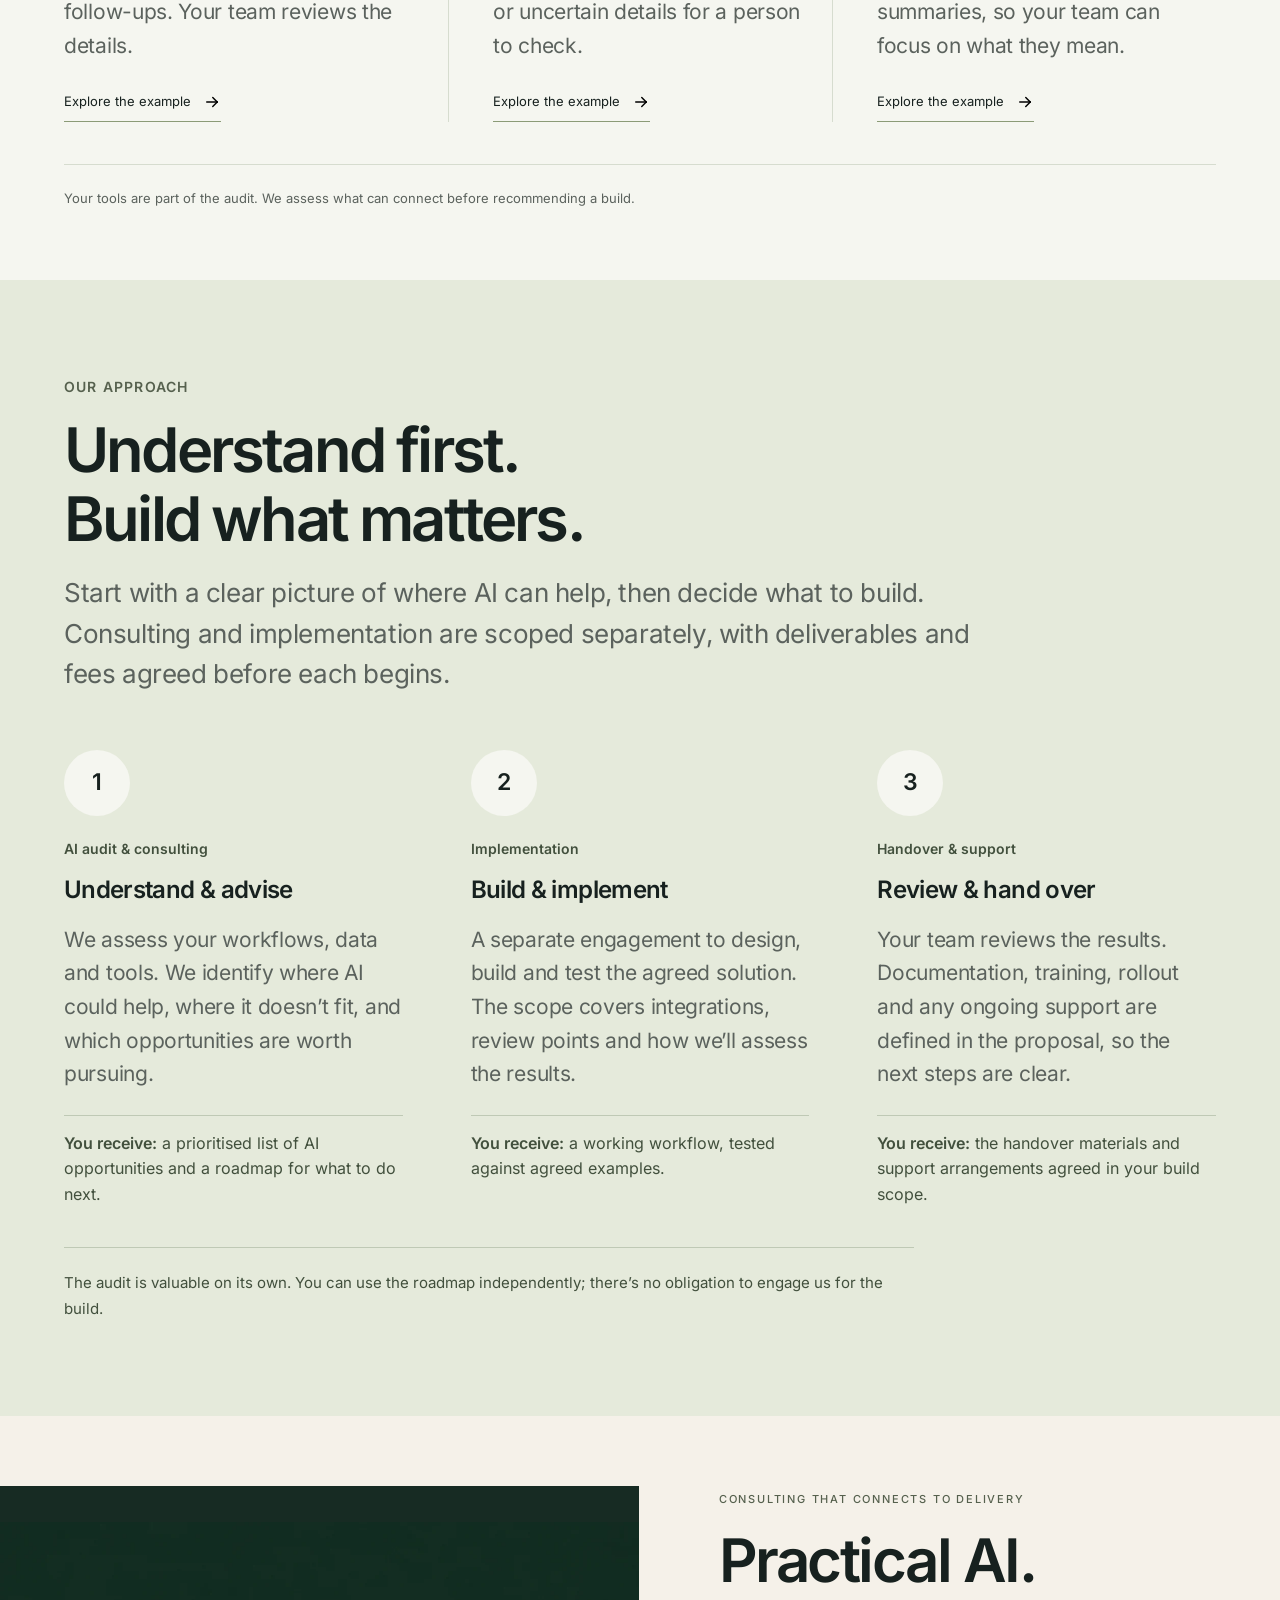
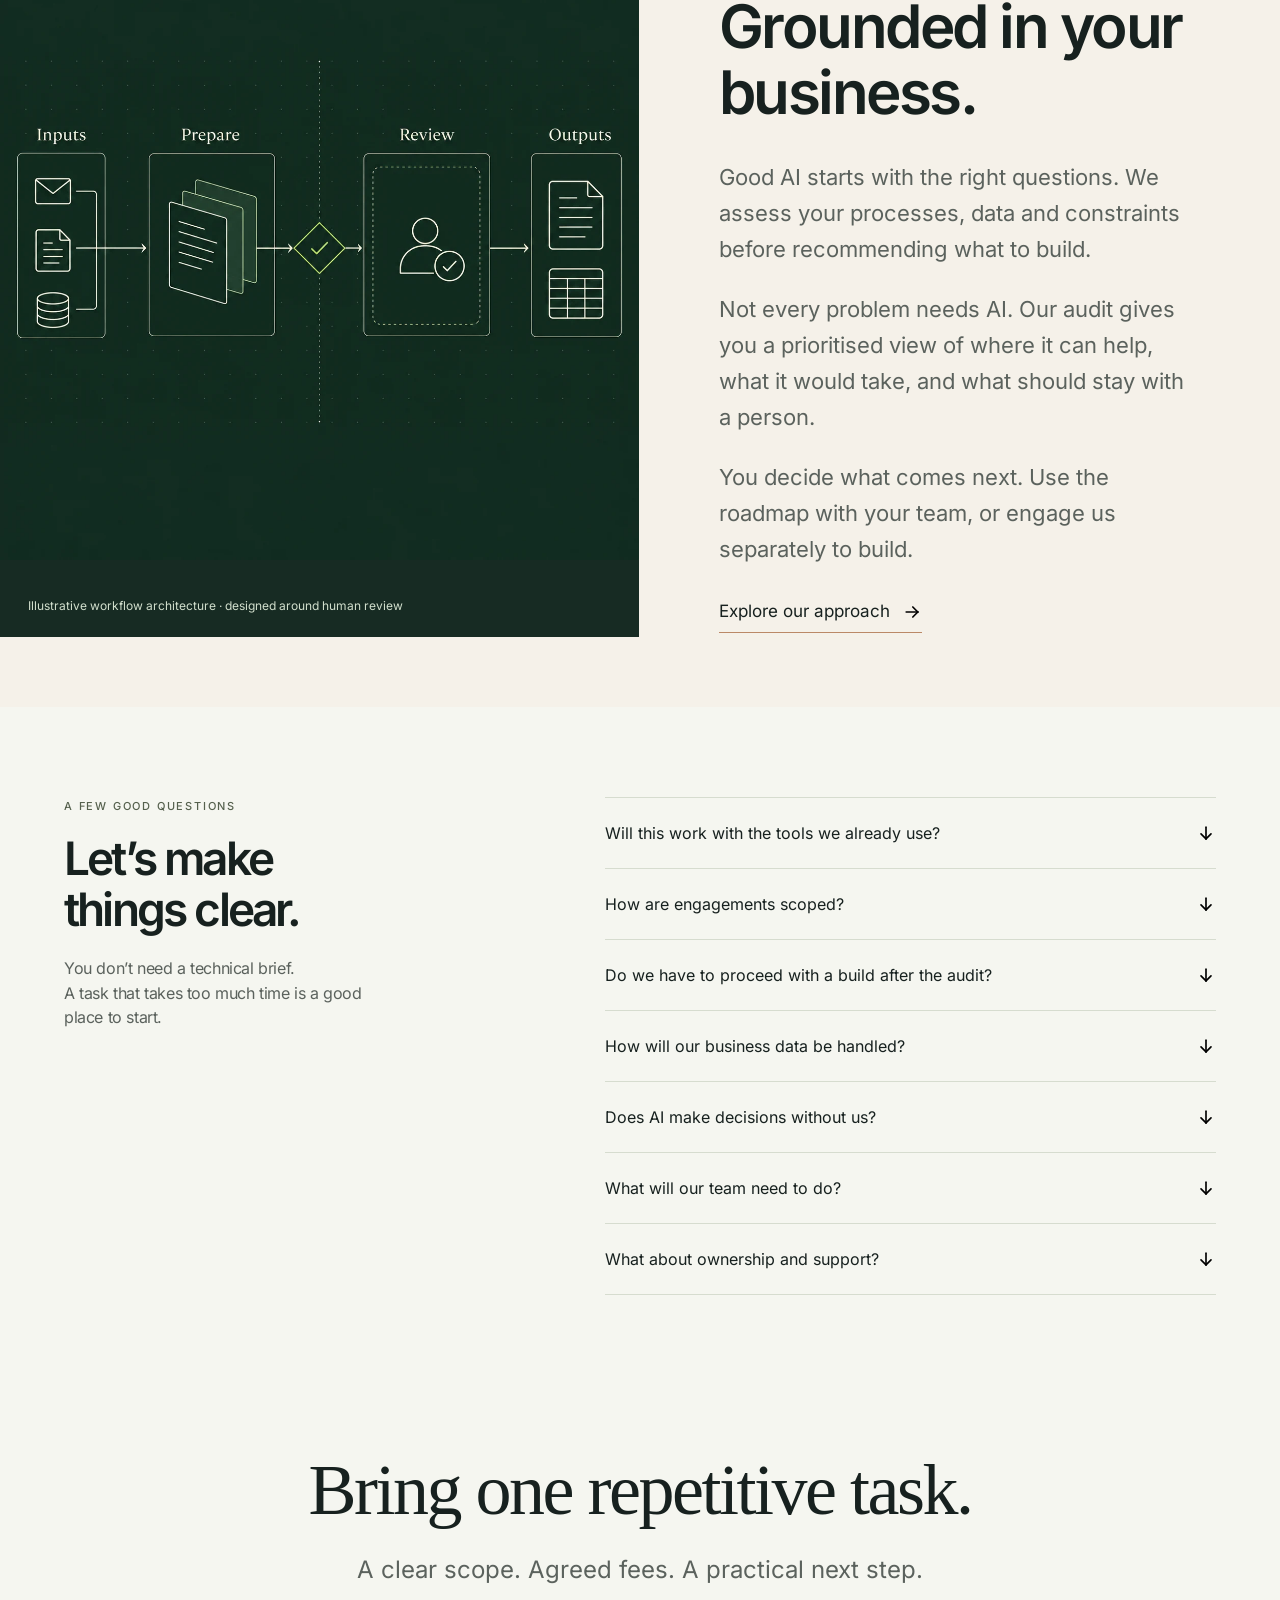
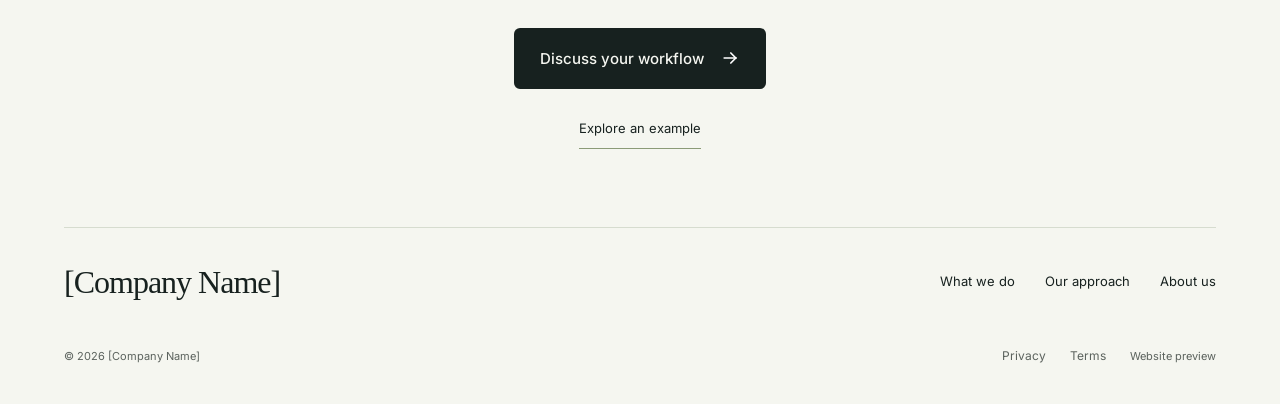
==== commit a3ab0806: "Refresh AI consulting website and add self-contained workflow demos" ====
--- a/index.html
+++ b/index.html
@@ -1,59 +1,616 @@
 <!doctype html>
+<!-- Generated self-contained website. Edit app.html, styles.css, or script.js, then regenerate. -->
 <html lang="en">
 <head>
   <meta charset="UTF-8">
   <meta name="viewport" content="width=device-width, initial-scale=1">
-  <meta name="description" content="Tailored AI automation for small and medium-sized businesses. Connect your tools, simplify everyday work, and give your team time back.">
+  <meta name="description" content="AI auditing, consulting and implementation for small and medium-sized businesses. Clear priorities, agreed fees, and practical workflows with your team in control.">
   <meta name="theme-color" content="#17211f">
-  <title>[Company Name] — AI that gives your team time back</title>
+  <title>[Company Name] | Less admin. More time for your business.</title>
+  <link rel="icon" href="[data-uri]" type="image/svg+xml">
   <style>
-    :root{--ink:#17211f;--dark:#101916;--muted:#65716b;--paper:#f5f6f0;--lime:#c4f270;--line:#dce0d6;--white:#fff;--radius:18px}*{box-sizing:border-box}html{scroll-behavior:smooth;scroll-padding-top:90px}body{margin:0;font-family:Arial,Helvetica,sans-serif;color:var(--ink);background:var(--paper);font-size:16px;line-height:1.6}button,a{-webkit-tap-highlight-color:transparent}a{color:inherit;text-decoration:none}button{font:inherit;cursor:pointer}button:disabled{cursor:default}button,a,summary{touch-action:manipulation}:focus-visible{outline:3px solid #719f32;outline-offset:5px}.wrap{width:min(1200px,calc(100% - 64px));margin:auto}.skip{position:absolute;top:-80px;left:20px;background:var(--lime);padding:12px;z-index:9}.skip:focus{top:12px}.top{background:var(--ink);color:white}.nav{height:96px;display:flex;align-items:center;justify-content:space-between;border-bottom:1px solid #ffffff20;gap:24px}.brand{font-weight:700;letter-spacing:-.7px;font-size:21px;display:flex;align-items:center;gap:12px}.brand-mark{width:26px;height:28px;display:inline-block;background:var(--lime);clip-path:polygon(0 0,45% 0,45% 42%,100% 0,100% 45%,55% 100%,0 100%)}.links{display:flex;align-items:center;gap:32px;font-size:14px}.links a:hover{color:var(--lime)}.btn{display:inline-flex;justify-content:center;align-items:center;gap:24px;padding:15px 22px;background:var(--lime);border:1px solid var(--lime);border-radius:6px;color:var(--ink);font-size:14px;font-weight:700;transition:background .2s,transform .2s}.btn:hover{background:#d6ff94;transform:translateY(-2px)}.btn.small{padding:11px 17px}.arrow{font-size:20px;font-weight:400}.hero{display:grid;grid-template-columns:1.1fr 1fr;gap:65px;padding:84px 0 80px;align-items:center}.eyebrow{font-size:11px;font-weight:700;letter-spacing:2px;text-transform:uppercase;display:flex;align-items:center;gap:10px}.dot{width:7px;height:7px;border-radius:50%;background:var(--lime);display:inline-block}.hero h1{font-size:clamp(48px,5.6vw,76px);line-height:1.06;letter-spacing:-3.8px;font-weight:500;margin:26px 0}.hero h1 span{color:var(--lime)}.hero p{max-width:470px;color:#c1cac4;font-size:17px;line-height:1.8}.hero-actions{display:flex;align-items:center;gap:28px;margin-top:32px;flex-wrap:wrap}.text-link{font-size:14px;border-bottom:1px solid #ffffff60;padding:7px 0}.micro{font-size:12px!important;margin-top:20px;color:#9ba9a0!important}.flow-board{position:relative;padding:26px;border:1px solid #ffffff20;border-radius:20px;background:radial-gradient(ellipse at top right,#334631 0,transparent 65%),#1c2823;box-shadow:0 25px 65px #0003}.board-head{display:flex;justify-content:space-between;align-items:center;font-size:11px;letter-spacing:1px;color:#bbc6bd;margin-bottom:30px}.pill{border:1px solid #6b805a;border-radius:100px;padding:4px 9px;color:var(--lime);font-size:10px;letter-spacing:.5px}.node{display:flex;align-items:center;gap:14px;border:1px solid #ffffff21;border-radius:10px;padding:17px 18px;background:#25322b}.node-icon{display:grid;place-items:center;border:1px solid #ffffff25;width:40px;height:40px;border-radius:9px;color:#d9e3d5;font-size:20px;flex-shrink:0}.node strong{display:block;font-size:14px;font-weight:500}.node small{display:block;color:#a9b7ac;font-size:11px;margin-top:3px}.node.active{background:var(--lime);color:var(--ink);border-color:var(--lime)}.node.active small{color:#465b2b}.node.active .node-icon{border-color:#17211f30;color:var(--ink)}.connector{height:25px;margin-left:38px;border-left:1px dashed #9bba7a;position:relative}.connector:after{content:'↓';position:absolute;bottom:-5px;left:-5px;color:#9bba7a;font-size:14px}.board-foot{border-top:1px solid #ffffff18;display:flex;gap:10px;align-items:center;margin-top:24px;padding-top:17px;font-size:11px;color:#b8c5ba}.check{color:var(--lime)}.promise-strip{border-top:1px solid #ffffff20;display:flex;justify-content:space-between;gap:24px;padding:23px 0;font-size:12px;color:#b7c2ba}.promise-strip span{display:flex;gap:10px}.section{padding:96px 0}.section-label{color:#657757}.section-head{display:flex;justify-content:space-between;gap:50px;align-items:end;margin-bottom:42px}h2{font-size:clamp(32px,3.5vw,48px);line-height:1.15;letter-spacing:-1.9px;font-weight:500;margin:18px 0 0}.section-head p{max-width:350px;font-size:15px;color:var(--muted);margin:0}.problems{display:grid;grid-template-columns:repeat(3,1fr);border-top:1px solid var(--line);border-bottom:1px solid var(--line)}.problem{padding:30px 30px 32px 0}.problem+.problem{padding-left:30px;border-left:1px solid var(--line)}.number{font-size:12px;color:#72816e}.problem h3{font-size:21px;letter-spacing:-.5px;font-weight:500;margin:28px 0 10px}.problem p{font-size:14px;color:var(--muted);margin:0}.services{background:#e9ede3}.service-grid{display:grid;grid-template-columns:repeat(2,1fr);gap:16px}.service-card{background:var(--paper);padding:32px;border-radius:var(--radius);display:grid;grid-template-columns:46px 1fr;gap:23px}.service-icon{width:44px;height:44px;border:1px solid #cdd6c4;border-radius:12px;display:grid;place-items:center;font-size:23px}.service-card h3{font-size:20px;margin:0 0 10px;font-weight:500;letter-spacing:-.4px}.service-card p{margin:0;color:var(--muted);font-size:14px}.tag{display:inline-block;font-size:10px;letter-spacing:1px;text-transform:uppercase;border-top:1px solid var(--line);padding-top:16px;margin-top:22px;color:#637455}.demo{background:var(--ink);color:white}.demo .section-label{color:var(--lime)}.demo .section-head p{color:#b3c0b7}.demo-layout{display:grid;grid-template-columns:280px 1fr;gap:50px;margin-top:40px}.demo-tabs{display:flex;flex-direction:column;gap:9px}.tab{border:1px solid #ffffff20;background:transparent;color:#b9c6bc;border-radius:7px;padding:17px;text-align:left;font-size:14px;display:flex;justify-content:space-between}.tab[aria-selected=true]{background:var(--lime);border-color:var(--lime);color:var(--ink)}.demo-note{color:#9eafa3;font-size:12px;margin-top:22px}.demo-panel{background:#223029;border:1px solid #ffffff20;border-radius:14px;padding:30px}.demo-panel h3{font-size:24px;font-weight:500;margin:0 0 25px;letter-spacing:-.5px}.mini-flow{display:grid;grid-template-columns:1fr 30px 1fr 30px 1fr;align-items:center;gap:6px}.mini-node{border:1px solid #ffffff25;border-radius:9px;padding:20px 12px;min-height:114px;font-size:14px;display:flex;flex-direction:column;justify-content:center}.mini-node small{color:#9fb29f;font-size:10px;letter-spacing:1px;display:block;margin-bottom:8px}.mini-arrow{color:var(--lime);text-align:center}.outcome{padding-top:22px;border-top:1px solid #ffffff20;margin:24px 0 0;color:#c9d4cb;font-size:14px}.outcome strong{color:var(--lime);font-weight:400}.steps{display:grid;grid-template-columns:repeat(3,1fr);gap:40px;margin-top:45px}.step-num{width:38px;height:38px;border:1px solid #bdc8b4;border-radius:50%;display:grid;place-items:center;font-size:12px}.steps h3{font-size:22px;font-weight:500;margin-bottom:12px}.steps p{color:var(--muted);font-size:14px}.deliverable{margin-top:25px;padding-top:15px;border-top:1px solid var(--line);font-size:12px}.faq{border-top:1px solid var(--line)}.faq-layout{display:grid;grid-template-columns:1fr 1.3fr;gap:85px}.faq-intro p{font-size:15px;color:var(--muted);max-width:300px;margin-top:22px}details{border-bottom:1px solid var(--line)}summary{list-style:none;cursor:pointer;padding:22px 0;font-size:16px;display:flex;justify-content:space-between;gap:20px}summary::-webkit-details-marker{display:none}summary:after{content:'+';font-size:22px;color:#6c8057}details[open] summary:after{content:'−'}details p{font-size:14px;color:var(--muted);margin:0 35px 24px 0}.closing{padding:0 0 70px}.closing-inner{background:var(--lime);padding:58px 64px;border-radius:20px;display:flex;justify-content:space-between;align-items:center;gap:40px}.closing h2{max-width:600px;margin:0}.closing p{font-size:15px;max-width:510px;color:#465a30}.btn.dark{background:var(--ink);border-color:var(--ink);color:white;white-space:nowrap}.btn.dark:hover{background:#344738}footer{padding:35px 0;border-top:1px solid var(--line)}.footer-row{display:flex;justify-content:space-between;align-items:center;gap:24px}.footer-row .brand{font-size:17px}.footer-row .brand-mark{width:20px;height:22px}footer p{font-size:11px;color:var(--muted)}.footer-links{display:flex;gap:24px;font-size:12px}.footer-link{border:0;background:transparent;color:var(--muted);padding:0}dialog{width:min(520px,calc(100% - 32px));padding:36px;border:1px solid var(--line);border-radius:18px;background:var(--paper);color:var(--ink)}dialog::backdrop{background:#07150dbb;backdrop-filter:blur(5px)}dialog h2{font-size:30px;margin:15px 0}dialog p{color:var(--muted);font-size:15px}.close{float:right;border:0;background:transparent;font-size:25px;padding:0 4px}.dialog-label{font-size:10px;text-transform:uppercase;letter-spacing:2px;color:#647b4b}.menu-toggle{display:none}
-    @media(min-width:1500px){.hero{padding-top:110px;padding-bottom:110px}}@media(max-width:900px){.hero{gap:30px}.hero h1{font-size:56px}.links{gap:18px}.links>a{display:none}.flow-board{padding:20px}.section-head{gap:25px}.demo-layout{grid-template-columns:230px 1fr;gap:25px}.mini-flow{grid-template-columns:1fr}.mini-node{min-height:70px}.mini-arrow{transform:rotate(90deg)}.faq-layout{gap:40px}.closing-inner{padding:40px}.closing-inner{align-items:start;flex-direction:column}.service-card{padding:25px;gap:16px}}
-    @media(max-width:640px){.wrap{width:calc(100% - 36px)}.nav{height:78px}.brand{font-size:17px}.links .btn{font-size:11px;padding:10px}.hero{grid-template-columns:1fr;padding:50px 0 40px;gap:38px}.hero h1{font-size:54px;letter-spacing:-2.7px}.hero p{font-size:16px}.hero-actions{gap:20px}.promise-strip{flex-wrap:wrap;gap:12px 24px}.promise-strip span{font-size:11px}.section{padding:62px 0}.section-head{display:block;margin-bottom:30px}.section-head p{margin-top:20px}.problems,.service-grid,.steps,.faq-layout,.demo-layout{grid-template-columns:1fr}.problem,.problem+.problem{padding:24px 0;border-left:0}.problem+.problem{border-top:1px solid var(--line)}.problem h3{margin-top:12px}.service-card{grid-template-columns:38px 1fr;padding:23px 20px}.service-icon{width:36px;height:36px}.demo-tabs{gap:8px}.demo-note{margin:8px 0}.demo-panel{padding:24px}.steps{gap:24px}.steps h3{margin-top:15px}.faq-layout{gap:20px}.closing{padding-bottom:40px}.closing-inner{padding:32px 24px;border-radius:14px}.closing h2{font-size:34px}.footer-row{align-items:start;flex-direction:column}.footer-links{flex-wrap:wrap}.eyebrow{font-size:10px}}
-    @media(prefers-reduced-motion:reduce){html{scroll-behavior:auto}*,*:before,*:after{transition:none!important}}
-
-    .sample-grid{display:grid;grid-template-columns:1fr 1fr;gap:16px;margin-top:28px}.sample-card{border:1px solid #ffffff24;border-radius:10px;padding:20px;min-width:0}.sample-card small{font-size:10px;letter-spacing:1.5px;color:var(--lime)}.sample-card p{font-size:14px;white-space:pre-line;color:#d3ddd5;margin:12px 0 0}.review-note{font-size:13px;color:#c4d0c6;border-left:2px solid var(--lime);padding-left:14px;margin:20px 0}.demo-controls{display:flex;gap:12px;align-items:center;flex-wrap:wrap}.demo-reset{background:transparent;color:#d3ddd5;border:1px solid #ffffff40;border-radius:6px;padding:12px 16px}.demo-status{font-size:12px;color:var(--lime);min-height:22px}.engagement{background:#e9ede3;border:1px solid var(--line);border-radius:18px;padding:32px;margin:32px 0 48px;display:grid;grid-template-columns:1fr 1fr;gap:40px}.engagement h3{font-size:28px;font-weight:500;letter-spacing:-.8px;margin:12px 0}.engagement p,.engagement li{font-size:14px;color:#53624f}.engagement ul{padding-left:20px;margin-top:8px}.engagement strong{font-size:14px}.engagement .btn{margin-top:15px}@media(max-width:640px){.sample-grid,.engagement{grid-template-columns:1fr}.engagement{padding:24px;gap:20px}.sample-card{padding:16px}}
-  </style>
+@font-face{font-family:Inter;src:url('[data-uri]') format('woff2');font-weight:400;font-display:swap}
+@font-face{font-family:Inter;src:url('[data-uri]') format('woff2');font-weight:500;font-display:swap}
+@font-face{font-family:Inter;src:url('[data-uri]') format('woff2');font-weight:600;font-display:swap}
+@font-face{font-family:Inter;src:url('[data-uri]') format('woff2');font-weight:700;font-display:swap}
+:root{--ink:#17211f;--forest:#172b23;--paper:#f5f6f0;--cream:#f5f1e9;--sage:#e5eadb;--lime:#c4f270;--muted:#5b625d;--line:#d6dccf;--serif:Georgia,'Times New Roman',serif}
+*{box-sizing:border-box}
+html{scroll-behavior:smooth;scroll-padding-top:32px}
+body{margin:0;background:var(--paper);color:var(--ink);font:400 16px/1.65 Inter,Arial,Helvetica,sans-serif;-webkit-font-smoothing:antialiased}
+body.dialog-open{overflow:hidden}
+button,input,textarea{font:inherit}
+button,a,summary{-webkit-tap-highlight-color:transparent;touch-action:manipulation}
+button{cursor:pointer;color:inherit}
+button:disabled{cursor:default;opacity:.65}
+a{color:inherit;text-decoration:none}
+img{max-width:100%}
+button,a,input,textarea,summary{outline-offset:5px}
+:focus-visible{outline:3px solid #52762d}
+.hero :focus-visible{outline-color:var(--lime)}
+[hidden]{display:none!important}
+.container{width:calc(100% - 128px);max-width:1248px;margin-inline:auto}
+.skip-link{position:absolute;left:20px;top:-100px;padding:12px 20px;background:var(--lime);z-index:20}
+.skip-link:focus{top:10px}
+.site-header{background:var(--paper)}
+.header-inner{min-height:100px;display:flex;align-items:center;justify-content:space-between;gap:24px}
+.wordmark{font-family:var(--serif);font-size:32px;line-height:1.2;letter-spacing:-1px;white-space:nowrap}
+.header-inner nav{display:flex;align-items:center;gap:36px;font-size:16px}
+.header-inner nav>a{padding-block:12px}
+.header-inner nav>a:hover,.site-footer a:hover{text-decoration:underline;text-underline-offset:5px}
+.button{display:inline-flex;align-items:center;justify-content:center;gap:16px;border:1px solid transparent;border-radius:6px;padding:19px 25px;font-size:15px;font-weight:500;line-height:1.4;min-height:58px;text-align:center;transition:background .18s ease,border-color .18s ease,transform .18s ease}
+.button:hover{transform:translateY(-2px)}
+.button img{flex-shrink:0}
+.button-dark{background:var(--ink);color:var(--paper)}
+.button-dark:hover{background:#30483a}
+.button-dark img{filter:invert(1)}
+.button-lime{background:var(--lime);color:var(--ink)}
+.button-lime:hover{background:#d5ff93}
+.button-outline{border-color:#afbbb2;background:transparent;color:var(--paper)}
+.button-outline:hover{background:#ffffff0c;border-color:var(--lime)}
+.header-cta{padding:15px 22px;min-height:52px;font-size:13px}
+.icon-button{border:0;background:transparent;min-width:44px;min-height:44px;display:grid;place-items:center;border-radius:4px}
+.icon-button:hover{background:#17211f0c}
+.menu-toggle{display:none}
+.hero{background:var(--forest);color:var(--paper)}
+.hero-grid{display:grid;grid-template-columns:minmax(0,1.5fr) minmax(0,1fr);align-items:center;gap:64px;min-height:870px;padding-block:100px}
+.hero h1{font-size:clamp(66px,7.5vw,108px);line-height:1.03;letter-spacing:-5.5px;font-weight:700;margin:0 0 38px}
+.hero h1 span{color:var(--lime)}
+.hero-copy>p{font-size:26px;line-height:1.6;max-width:690px;margin:0;color:#e0e6de;letter-spacing:-.4px}
+.hero-actions{display:flex;flex-wrap:wrap;gap:18px;margin-top:48px;align-items:center}
+.hero-actions .button{font-size:18px;padding:24px 30px}
+.workflow-label,.workflow-caption{font-size:17px;color:#c2cdc4;line-height:1.6;margin:0}
+.workflow-label{margin-bottom:23px}
+.workflow-caption{margin-top:22px}
+.workflow-list{list-style:none;margin:0;padding:0}
+.workflow-step{display:flex;align-items:center;gap:24px;border:1px solid #9ead9d;border-radius:10px;padding:27px 24px;min-height:160px}
+.workflow-icon{background:#e1f5c6;border-radius:50%;padding:25px;flex-shrink:0;width:96px;height:96px}
+.workflow-step h2{font-size:21px;line-height:1.4;font-weight:500;margin:0 0 9px;letter-spacing:-.3px}
+.workflow-step p{font-size:16px;line-height:1.65;margin:0;color:#e2e8e0}
+.flow-arrow{display:block;margin:13px auto;filter:invert(1);opacity:.75;height:38px;width:24px}
+.section{padding-block:95px}
+.section-title{font-size:clamp(36px,4.8vw,70px);line-height:1.12;letter-spacing:-2.8px;font-weight:600;margin:0 0 20px}
+.section-intro{font-size:26px;line-height:1.55;color:var(--muted);max-width:960px;margin:0;letter-spacing:-.4px}
+.services{padding-bottom:70px}
+.service-examples-label{font-size:14px;line-height:1.6;font-weight:600;color:#42503d;margin:32px 0 0}
+.service-examples-label+.service-grid{margin-top:24px}
+.service-grid{display:grid;grid-template-columns:repeat(3,minmax(0,1fr));margin-top:66px}
+.service{padding-right:35px}
+.service+.service{border-left:1px solid var(--line);padding-left:44px;padding-right:24px}
+.service:last-child{padding-right:0}
+.service-icon{display:block;width:68px;height:68px;margin-bottom:29px}
+.service h3,.process-grid h3{font-size:24px;line-height:1.35;letter-spacing:-.65px;font-weight:600;margin:0 0 16px}
+.service p,.process-grid p{font-size:21px;line-height:1.6;letter-spacing:-.3px;color:var(--muted);margin:0}
+.text-link{border:0;border-bottom:1px solid #8b9b77;background:transparent;display:inline-flex;align-items:center;gap:12px;padding:6px 0;font-size:14px;line-height:1.5;text-align:left;min-height:40px}
+.text-link:hover{border-color:var(--ink);color:#344d27}
+.service .text-link{margin-top:20px;font-size:13px}
+.services-note{color:var(--muted);font-size:13px;margin:42px 0 0;padding-top:23px;border-top:1px solid var(--line)}
+.process{background:var(--sage)}
+.process-grid{list-style:none;display:grid;grid-template-columns:repeat(3,minmax(0,1fr));gap:68px;margin:56px 0 0;padding:0}
+.step-number{display:flex;align-items:center;justify-content:center;background:var(--paper);width:66px;height:66px;border-radius:50%;font-size:23px;font-weight:600;margin-bottom:22px}
+.process-grid .step-deliverable{font-size:16px;line-height:1.6;letter-spacing:0;color:#42503d;margin-top:24px;border-top:1px solid #bfc9b5;padding-top:15px}
+.process-grid .step-deliverable strong{font-weight:600}
+.process-grid .stage-label{font-size:14px;line-height:1.5;letter-spacing:0;text-transform:none;font-weight:600;color:#42503d;margin:0 0 12px;min-height:24px}
+.process-note{font-size:15px;line-height:1.7;max-width:850px;border-top:1px solid #bfc9b5;padding-top:22px;margin:40px 0 0;color:#42503d}
+.about{background:var(--cream);padding-block:44px}
+.about-grid{display:grid;grid-template-columns:1.35fr 1fr;gap:80px;align-items:center;width:100%;max-width:1440px;padding-right:88px}
+.architecture-figure{margin:0;background:var(--forest)}
+.architecture-figure figcaption{padding:0 28px 22px;font-size:12px;line-height:1.6;color:#d2dfcd}
+.about-image{display:block;width:100%;height:710px;object-fit:contain;object-position:center;background:var(--forest)}
+.about-copy{padding-block:30px}
+.eyebrow{font-size:11px;letter-spacing:1.8px;text-transform:uppercase;font-weight:500;color:#56614e;margin:0 0 18px}
+#process .eyebrow{font-size:14px;font-weight:600;letter-spacing:1.2px}
+.about h2{font-family:Inter,Arial,Helvetica,sans-serif;font-weight:600;font-size:60px;line-height:1.1;letter-spacing:-2.5px;margin:0 0 34px;max-width:570px}
+.about-copy>p:not(.eyebrow){font-size:22px;line-height:1.65;color:var(--muted);margin:0 0 23px;max-width:540px}
+.about .text-link{font-size:17px;margin-top:2px;border-bottom-color:#bb8967}
+.faq{padding-block:90px 65px}
+.faq-grid{display:grid;grid-template-columns:.85fr 1.15fr;gap:90px}
+.faq .section-title{font-size:46px}
+.faq .section-intro{font-size:16px;max-width:340px}
+.faq-items{border-top:1px solid var(--line)}
+details{border-bottom:1px solid var(--line)}
+summary{list-style:none;display:flex;justify-content:space-between;align-items:center;gap:20px;cursor:pointer;padding-block:23px;font-size:16px;line-height:1.5;min-height:66px}
+summary::-webkit-details-marker{display:none}
+summary img{flex-shrink:0;transition:transform .2s}
+details[open] summary img{transform:rotate(180deg)}
+details p{color:var(--muted);font-size:15px;line-height:1.7;margin:0 35px 25px 0}
+.closing{text-align:center;padding-block:90px 78px}
+.closing h2{font:400 72px/1.12 var(--serif);letter-spacing:-2.5px;margin:0 0 20px}
+.closing p{font-size:24px;color:var(--muted);margin:0 0 38px}
+.closing-example{display:table;margin:20px auto 0;font-size:13px}
+.footer-top{border-top:1px solid var(--line);display:flex;align-items:center;justify-content:space-between;padding-block:35px}
+.site-footer nav{display:flex;gap:30px;font-size:13px}
+.footer-bottom{display:flex;justify-content:space-between;align-items:center;padding-bottom:28px;color:var(--muted);font-size:11px;gap:20px}
+.footer-bottom p{margin:0}
+.footer-bottom>div{display:flex;gap:24px;align-items:center}
+.footer-bottom button{border:0;background:transparent;font-size:12px;padding:10px 0;min-height:40px}
+.footer-bottom button:hover{text-decoration:underline}
+dialog{background:var(--paper);color:var(--ink);border:1px solid var(--line);border-radius:14px;padding:35px;max-height:calc(100dvh - 48px);overflow:auto;width:min(640px,calc(100% - 32px));overscroll-behavior:contain}
+dialog::backdrop{background:#101b17ba}
+.dialog-header{display:flex;align-items:center;justify-content:space-between;gap:20px;margin-bottom:14px}
+.dialog-header .eyebrow{margin:0}
+dialog h2{font-size:36px;line-height:1.15;letter-spacing:-1.2px;font-weight:600;margin:0 0 20px}
+.dialog-intro{color:var(--muted);font-size:15px;margin:0 0 22px}
+.example-dialog{width:min(940px,calc(100% - 32px))}
+.demo-tabs{display:flex;gap:5px;border-bottom:1px solid var(--line);margin-bottom:25px}
+.demo-tabs button{border:0;border-bottom:3px solid transparent;background:transparent;padding:14px 20px;font-size:14px;color:var(--muted);min-height:50px}
+.demo-tabs [aria-selected=true]{color:var(--ink);border-bottom-color:#526c32;font-weight:600}
+#demo-panel{outline-offset:4px}
+#demo-panel h3{font-size:24px;line-height:1.35;font-weight:500;margin:0 0 23px;letter-spacing:-.5px}
+.sample-grid{display:grid;grid-template-columns:1fr 1fr;gap:30px}
+.sample-grid>div{background:#e9eddf;padding:23px;min-width:0}
+.sample-grid h4{font-size:10px;font-weight:600;letter-spacing:1px;text-transform:uppercase;margin:0 0 16px}
+.sample-grid p{font-size:14px;line-height:1.7;white-space:pre-line;margin:0;overflow-wrap:anywhere}
+.review-note{font-size:13px;border-left:2px solid #92a46b;padding-left:16px;margin:25px 0;color:var(--muted)}
+.demo-controls{display:flex;gap:24px;flex-wrap:wrap;align-items:center}
+.demo-controls .button{font-size:14px;min-height:48px;padding:14px 20px}
+#sample-status{font-size:13px;line-height:1.6;color:#385022;min-height:42px;margin:18px 0}
+.measure{border-top:1px solid var(--line);padding-top:18px;font-size:13px;color:var(--muted);margin:0}
+.preview-notice{background:var(--sage);padding:15px 18px;font-size:13px;line-height:1.6;margin:0 0 23px}
+.engagement-note{font-size:14px;line-height:1.65;margin:0 0 18px;color:var(--ink)}
+form label,#brief-result label{display:block;font-size:14px;font-weight:500;margin:18px 0 8px}
+form label span{font-size:12px;font-weight:400;color:var(--muted)}
+input,textarea{display:block;width:100%;border:1px solid #aab5a2;background:#fffefb;border-radius:5px;padding:12px 14px;font-size:14px;color:var(--ink);line-height:1.6}
+input::placeholder,textarea::placeholder{color:#73786d}
+textarea{resize:vertical}
+form .button{margin-top:24px;min-height:50px;font-size:14px;padding:15px 20px}
+.small-note{font-size:11px;line-height:1.6;color:var(--muted);margin:24px 0 0}
+.brief-actions{display:flex;gap:24px;align-items:center;margin-top:20px}
+.brief-actions .button{padding:14px 22px;min-height:48px}
+#brief-status{font-size:13px;color:#385022;min-height:24px}
+.policy-dialog>p{color:var(--muted);font-size:15px;margin:20px 0 28px}
+@media(min-width:1600px){.hero-grid{min-height:900px}}
+@media(max-width:1199px){.container{width:calc(100% - 96px)}.header-inner nav{gap:24px}.hero-grid{gap:38px;min-height:760px;padding-block:85px;grid-template-columns:1.35fr 1fr}.hero h1{font-size:clamp(60px,7.4vw,88px);letter-spacing:-4px}.hero-copy>p{font-size:19px}.hero-actions{gap:12px;margin-top:34px}.hero-actions .button{font-size:13px;padding:17px 18px}.workflow-step{padding:22px 18px;gap:18px;min-height:140px}.workflow-icon{width:62px;height:62px;padding:16px}.workflow-step h2{font-size:16px}.workflow-step p{font-size:12px}.workflow-label,.workflow-caption{font-size:13px}.service+.service{padding-left:28px}.service h3,.process-grid h3{font-size:18px}.service p,.process-grid p{font-size:15px}.process-grid{gap:40px}.about-grid{gap:48px}.about-image{height:560px}.about h2{font-size:48px}.about-copy>p:not(.eyebrow){font-size:16px}.faq-grid{gap:50px}}
+@media(max-width:900px){.container{width:calc(100% - 56px)}.wordmark{font-size:25px}.header-inner{min-height:88px}.header-inner nav{gap:18px;font-size:12px}.header-cta{padding:13px 16px;font-size:11px;min-height:46px}.hero-grid{grid-template-columns:1fr 1fr;gap:30px;padding-block:70px;min-height:690px}.hero h1{font-size:62px;letter-spacing:-3px}.hero-copy>p{font-size:17px}.hero-actions .button{font-size:12px;padding:15px 16px;min-height:48px}.workflow-step{gap:14px;padding:20px 15px;min-height:132px}.workflow-icon{width:50px;height:50px;padding:12px}.workflow-step h2{font-size:15px}.workflow-step p{font-size:12px}.flow-arrow{height:26px;margin-block:9px}.section{padding-block:70px}.section-title{font-size:43px}.section-intro{font-size:18px}.service-grid{margin-top:45px}.service{padding-right:20px}.service+.service{padding-left:22px;padding-right:16px}.service-icon{width:44px;height:44px;margin-bottom:22px}.service h3{font-size:17px}.service p{font-size:14px}.service .text-link{font-size:12px}.process-grid{gap:32px;margin-top:40px}.about{padding-block:35px}.about-grid{gap:35px}.about-image{height:510px}.about h2{font-size:40px;letter-spacing:-1.3px;margin-bottom:24px}.about-copy>p:not(.eyebrow){font-size:15px;margin-bottom:18px}.about .text-link{font-size:14px}.faq-grid{gap:35px;grid-template-columns:.8fr 1.2fr}.faq .section-title{font-size:40px}.closing h2{font-size:50px}.closing p{font-size:17px}}
+@media(max-width:700px){.container{width:calc(100% - 40px)}.header-inner{min-height:78px;flex-wrap:wrap;gap:0;position:relative}.wordmark{font-size:25px}.menu-toggle{display:grid}.header-inner nav{display:none;width:100%;flex-direction:column;align-items:stretch;gap:0;padding:10px 0 22px;font-size:15px}.header-inner nav.is-open{display:flex}.header-inner nav>a{padding:13px 5px}.header-cta{font-size:14px;margin-top:10px;min-height:48px}.hero-grid{grid-template-columns:1fr;gap:55px;padding-block:57px 54px;min-height:auto}.hero h1{font-size:clamp(49px,10.3vw,68px);letter-spacing:-2.8px;line-height:1.05;margin-bottom:28px}.desktop-break{display:none}.hero-copy>p{font-size:17px;line-height:1.7;letter-spacing:-.2px;max-width:520px}.hero-actions{gap:12px;margin-top:30px}.hero-actions .button{font-size:13px;min-height:51px;padding:15px 18px}.workflow-preview{max-width:520px;width:100%}.workflow-label{font-size:12px;margin-bottom:17px}.workflow-step{min-height:118px;padding:20px;gap:23px}.workflow-icon{width:60px;height:60px;padding:15px}.workflow-step h2{font-size:17px;margin-bottom:6px}.workflow-step p{font-size:13px}.flow-arrow{height:28px;margin-block:10px}.workflow-caption{font-size:12px;margin-top:17px}.section{padding-block:57px}.section-title{font-size:36px;letter-spacing:-1.5px;line-height:1.15;margin-bottom:16px}.section-intro{font-size:17px;line-height:1.65;letter-spacing:-.2px}.service-grid{grid-template-columns:1fr;margin-top:35px}.service,.service+.service,.service:last-child{padding:28px 0;border-left:0;border-bottom:1px solid var(--line)}.service:first-child{padding-top:0}.service-icon{width:44px;height:44px;margin-bottom:20px}.service h3{font-size:20px;letter-spacing:-.6px;margin-bottom:12px}.service p{font-size:16px;max-width:530px}.service .text-link{font-size:13px;margin-top:16px;min-height:44px}.services-note{border:0;padding:0;margin-top:25px;font-size:12px;line-height:1.7}.process-grid{grid-template-columns:1fr;gap:30px;margin-top:35px}.process-grid>li{padding-bottom:28px;border-bottom:1px solid #c8d0bd}.process-grid>li:last-child{border:0;padding-bottom:0}.step-number{width:44px;height:44px;font-size:17px;margin-bottom:17px}.process-grid h3{font-size:21px;margin-bottom:12px}.process-grid p{font-size:16px;max-width:530px}.process-grid .step-deliverable{font-size:16px;margin-top:14px;padding:0;border:0}.about{padding-top:20px}.about-grid{grid-template-columns:1fr;gap:32px}.about-image{height:auto;aspect-ratio:1.1;object-position:50% center}.about-copy{padding-block:0}.eyebrow{font-size:10px;letter-spacing:1.5px}.about h2{font-size:43px;line-height:1.12;max-width:480px}.about-copy>p:not(.eyebrow){font-size:17px;margin-bottom:20px}.about .text-link{font-size:16px;min-height:44px}.faq-grid{grid-template-columns:1fr;gap:30px}.faq .section-title{font-size:36px}.faq .section-title br{display:none}.faq .section-intro{font-size:16px;max-width:450px}.faq .section-intro br{display:none}.faq summary{font-size:15px;padding-block:21px}.faq details p{font-size:14px;margin-right:15px}.closing h2{font-size:44px;line-height:1.1;letter-spacing:-1.8px}.closing p{font-size:16px;max-width:460px;margin:0 auto 30px}.closing .button{font-size:14px;padding:17px 22px;min-height:52px}.closing-example{min-height:44px}.footer-top{align-items:flex-start;flex-direction:column;gap:25px;padding-block:30px}.site-footer nav{gap:24px;font-size:12px}.footer-bottom{flex-direction:column;align-items:flex-start;gap:8px;padding-bottom:20px}.footer-bottom>div{gap:26px}.footer-bottom button{min-height:44px}dialog{padding:22px;max-height:calc(100dvh - 24px);width:calc(100% - 24px)}dialog h2{font-size:29px}.dialog-header{margin-bottom:14px}.dialog-intro{font-size:14px}.demo-tabs{gap:0}.demo-tabs button{flex:1;padding:13px 8px;font-size:13px}.sample-grid{grid-template-columns:1fr;gap:16px}.sample-grid>div{padding:19px}.sample-grid p{font-size:13px}#demo-panel h3{font-size:21px}.demo-controls{gap:16px}#sample-status{min-height:0}.review-note{font-size:12px}.preview-notice{font-size:12px}.small-note{font-size:11px}.brief-actions{gap:20px}}
+@media(max-width:360px){.hero h1{font-size:43px;letter-spacing:-2px}.hero-actions{align-items:stretch;flex-direction:column}.hero-actions .button{width:100%}.workflow-step{padding:18px 15px;gap:15px}.workflow-step h2{font-size:15px}.workflow-step p{font-size:12px}.workflow-icon{width:50px;height:50px;padding:12px}.wordmark{font-size:23px}.section-title{font-size:32px}.about h2{font-size:37px}.closing h2{font-size:38px}}
+@media(max-width:1199px){.about-grid{width:calc(100% - 96px);padding-right:0;grid-template-columns:1fr 1fr}.step-number{width:56px;height:56px;font-size:20px}}
+@media(max-width:900px){.about-grid{width:calc(100% - 56px)}}
+@media(max-width:700px){.about-grid{width:calc(100% - 40px);grid-template-columns:1fr}.step-number{width:44px;height:44px;font-size:17px}}
+/* Shared desktop rows align links and deliverables without fixed text heights. */
+@media(min-width:701px){.service-grid{grid-template-rows:auto auto 1fr auto;row-gap:0}.service{display:grid;grid-template-rows:subgrid;grid-row:span 4}.service .text-link{justify-self:start;align-self:end}.process-grid{grid-template-rows:auto auto auto 1fr auto;row-gap:0}.process-grid>li{display:grid;grid-template-rows:subgrid;grid-row:span 5}}
+@media(prefers-reduced-motion:reduce){html{scroll-behavior:auto}*,*::before,*::after{transition:none!important;animation:none!important}}
+
+</style>
 </head>
 <body>
-<a class="skip" href="#main">Skip to content</a>
-<main id="main">
-<div class="top">
-  <header class="wrap nav"><a class="brand" href="#" aria-label="Company Name home"><span class="brand-mark" aria-hidden="true"></span>[Company Name]</a><nav class="links" aria-label="Main navigation"><a href="#services">What we do</a><a href="#process">Our approach</a><a href="#faq">FAQs</a><button class="btn small" data-dialog="booking">Let’s talk <span aria-hidden="true">↗</span></button></nav></header>
-  <div class="wrap hero">
-    <div><div class="eyebrow"><span class="dot"></span>Practical AI. Real business needs.</div><h1>Less busywork.<br><span>More possibility.</span></h1><p>AI that gives your team time back. We build tailored automations that connect your tools and take repetitive work off your plate.</p><div class="hero-actions"><button class="btn" data-dialog="booking">Book a discovery call <span class="arrow" aria-hidden="true">↗</span></button><a class="text-link" href="#example">See a workflow in action <span aria-hidden="true">↓</span></a></div><p class="micro">Built around your business. Designed for your team.</p></div>
-    <div class="flow-board" aria-label="Illustrative enquiry workflow: receive an enquiry, organise the details, review and follow up"><div class="board-head"><span>A LITTLE LESS MANUAL.</span><span class="pill">EXAMPLE WORKFLOW</span></div><div class="node"><span class="node-icon" aria-hidden="true">↙</span><div><strong>A new enquiry comes in</strong><small>From your website or shared inbox</small></div></div><div class="connector"></div><div class="node active"><span class="node-icon" aria-hidden="true">✳</span><div><strong>AI puts the details in order</strong><small>Summarise · categorise · draft a reply</small></div></div><div class="connector"></div><div class="node"><span class="node-icon" aria-hidden="true">✓</span><div><strong>Your team reviews. Then it moves.</strong><small>Approve the reply and update your CRM</small></div></div><div class="board-foot"><span class="check">✓</span> Connected tools. Clear handoffs. People in control.</div></div>
-  </div>
-  <div class="wrap promise-strip"><span><span class="check">↗</span> Built for small & medium-sized businesses</span><span><span class="check">↗</span> Works with your existing tools</span><span><span class="check">↗</span> Human oversight where it matters</span></div>
-</div>
-<section class="section"><div class="wrap"><div class="section-head"><div><div class="eyebrow section-label">01 / The everyday friction</div><h2>Your team has better<br>things to do.</h2></div><p>It’s rarely one big problem. It’s the small, repetitive tasks that fill the day and slow everything else down.</p></div><div class="problems"><article class="problem"><span class="number">01</span><h3>Copy. Paste. Repeat.</h3><p>The same information entered into different systems. More admin, more opportunities for something to slip.</p></article><article class="problem"><span class="number">02</span><h3>The follow-up that waits.</h3><p>Enquiries land while your team is busy. Replies, reminders, and next steps depend on someone finding the time.</p></article><article class="problem"><span class="number">03</span><h3>Another spreadsheet Friday.</h3><p>Reporting means chasing updates and piecing together data instead of using it to make a decision.</p></article></div></div></section>
-<section id="services" class="section services"><div class="wrap"><div class="section-head"><div><div class="eyebrow section-label">02 / What we can take off your plate</div><h2>Useful automation.<br>Built around you.</h2></div><p>Start with a workflow that needs fixing. We identify where automation helps, then build it around how your business operates.</p></div><div class="service-grid"><article class="service-card"><span class="service-icon" aria-hidden="true">↗</span><div><h3>Enquiries & follow-ups</h3><p>Organise incoming requests, prepare replies, and keep follow-ups moving—with your team approving sensitive communications.</p><span class="tag">From inbox to next step</span></div></article><article class="service-card"><span class="service-icon" aria-hidden="true">▤</span><div><h3>Documents into usable data</h3><p>Extract details from forms, invoices, and documents. Route uncertain or incomplete information to a person for review.</p><span class="tag">Less typing. Clearer information.</span></div></article><article class="service-card"><span class="service-icon" aria-hidden="true">▥</span><div><h3>Reporting without the runaround</h3><p>Bring agreed data sources together and prepare recurring summaries, so your team can focus on what the numbers mean.</p><span class="tag">From scattered updates to a clear view</span></div></article><article class="service-card"><span class="service-icon" aria-hidden="true">⇄</span><div><h3>Tools that work together</h3><p>Connect the systems you already use. Move information between them and trigger the next task without another manual handoff.</p><span class="tag">Your tools. A more connected workflow.</span></div></article></div></div></section>
-<section id="example" class="section demo"><div class="wrap"><div class="section-head"><div><div class="eyebrow section-label">03 / Make it tangible</div><h2>One workflow.<br>A different kind of workday.</h2></div><p>Explore what a tailored automation could look like. The details depend on your tools, data, and approval process.</p></div><div class="demo-layout"><div><div class="demo-tabs" role="tablist" aria-label="Example workflows" aria-orientation="vertical"><button id="tab-enquiries" class="tab" role="tab" aria-selected="true" aria-controls="demo-panel" data-example="enquiries">Enquiry follow-up <span aria-hidden="true">↗</span></button><button id="tab-documents" class="tab" role="tab" aria-selected="false" aria-controls="demo-panel" tabindex="-1" data-example="documents">Document processing <span aria-hidden="true">↗</span></button><button id="tab-reports" class="tab" role="tab" aria-selected="false" aria-controls="demo-panel" tabindex="-1" data-example="reports">Weekly reporting <span aria-hidden="true">↗</span></button></div><p class="demo-note">Interactive illustrations using fictional data and pre-written outputs. No live AI, customer results, or connected systems.</p></div><div id="demo-panel" class="demo-panel" role="tabpanel" aria-labelledby="tab-enquiries" tabindex="0"><h3 id="demo-title">Give every enquiry a clear next step.</h3><div class="mini-flow"><div class="mini-node"><small>01 / RECEIVE</small><span id="flow-one">An enquiry arrives</span></div><span class="mini-arrow" aria-hidden="true">→</span><div class="mini-node"><small>02 / PREPARE</small><span id="flow-two">Summarise & draft a reply</span></div><span class="mini-arrow" aria-hidden="true">→</span><div class="mini-node"><small>03 / REVIEW</small><span id="flow-three">Approve & schedule follow-up</span></div></div><div class="sample-grid"><div class="sample-card"><small>THE INCOMING WORK · FICTIONAL SAMPLE</small><p id="sample-input"></p></div><div class="sample-card"><small>THE PREPARED OUTPUT · ILLUSTRATION</small><p id="sample-output"></p></div></div><p class="review-note" id="sample-review"></p><div class="demo-controls"><button class="btn" id="sample-approve">Simulate approval <span aria-hidden="true">→</span></button><button class="demo-reset" id="sample-reset">Reset example</button></div><p class="demo-status" id="sample-status" role="status" aria-live="polite">Waiting for a person to review this sample.</p><p class="outcome"><strong>What we’d measure:</strong> <span id="demo-measure">response time, missed follow-ups, and time spent handling each enquiry.</span></p></div></div></div></section>
-<section id="process" class="section"><div class="wrap"><div class="section-head"><div><div class="eyebrow section-label">04 / How we work</div><h2>Start small.<br>Make it useful. Build from there.</h2></div><p>A clear scope from the start, your team involved at the right moments, and a practical plan for what comes next.</p></div><div class="engagement"><div><div class="eyebrow section-label">Your starting point</div><h3>Bring one workflow.<br>Let’s find a useful next step.</h3><p>Start with a discovery conversation about a task that takes too much time. You don’t need an AI strategy or a technical brief.</p><button class="btn dark" data-dialog="booking">Discuss your workflow <span aria-hidden="true">↗</span></button></div><div><strong>What we’ll explore together</strong><ul><li>How the task works today and how often it happens.</li><li>The tools involved, the information needed, and where work gets stuck.</li><li>What should stay with a person and how we could measure improvement.</li></ul><strong>If there’s a fit</strong><p>We propose a focused pilot with a written scope, deliverables, price, and timeline for you to review. The call is not a commitment to a build.</p><strong>What to bring</strong><p>A description of the task and the tools you use. A fictional or redacted example is enough to start; no passwords or system access are needed for the first conversation.</p></div></div><div class="steps"><article><span class="step-num">01</span><h3>Understand the work</h3><p>If we agree to proceed after discovery, we map one workflow, check feasibility, and define the pilot’s boundaries and review points.</p><div class="deliverable">Before a build: an agreed scope and success measures.</div></article><article><span class="step-num">02</span><h3>Build & test together</h3><p>We test the scoped workflow on agreed examples, including missing information and exceptions. Your team checks the outputs before we consider rollout.</p><div class="deliverable">You get: a pilot and a review against agreed measures.</div></article><article><span class="step-num">03</span><h3>Launch with a plan</h3><p>After reviewing the pilot, we decide together whether to refine, stop, or roll out. Any rollout includes agreed training, documentation, and support arrangements.</p><div class="deliverable">Next step: a separate, agreed rollout decision.</div></article></div></div></section>
-<section id="faq" class="section faq"><div class="wrap faq-layout"><div class="faq-intro"><div class="eyebrow section-label">05 / A few good questions</div><h2>Let’s make<br>things clear.</h2><p>You don’t need a detailed technical brief. A task that takes too much time is a good place to start.</p></div><div><details><summary>Will this work with the tools we already use?</summary><p>That’s where we start. We check the integrations, access permissions, and data available in your existing tools before recommending a solution. We’ll explain any limits or changes needed before agreeing the scope.</p></details><details><summary>How much does a project cost?</summary><p>Cost depends on the workflow, integrations, and complexity. After an initial conversation, we define the scope and provide a proposal so you can decide whether the investment makes sense.</p></details><details><summary>How much time will our team need to contribute?</summary><p>We’ll need someone who understands the workflow to help map it and review the pilot. The time commitment and review points are agreed during scoping.</p></details><details><summary>How will our business data be handled?</summary><p>Before building, we agree what data is needed, which services will process it, who can access it, and any retention requirements. Those choices are part of the solution design.</p></details><details><summary>Does AI make decisions without us?</summary><p>We define the boundaries with you. Routine steps can be automated, while important decisions, uncertain results, and sensitive actions can be routed to your team for approval.</p></details><details><summary>What happens after launch?</summary><p>We document the workflow and help your team use it. Monitoring, maintenance, and future improvements are covered by the support arrangement agreed for your project.</p></details></div></div></section>
-<section id="contact" class="closing"><div class="wrap"><div class="closing-inner"><div><h2>What’s the task your<br>team wishes would disappear?</h2><p>Bring it to a discovery call. We’ll talk through the workflow and whether automation could help.</p></div><button class="btn dark" data-dialog="booking">Book a discovery call <span class="arrow" aria-hidden="true">↗</span></button></div></div></section>
-</main>
-<footer><div class="wrap footer-row"><div><a class="brand" href="#"><span class="brand-mark" aria-hidden="true"></span>[Company Name]</a><p>© <span id="year">2026</span> [Company Name]. Less busywork. More possibility.</p></div><div class="footer-links"><button class="footer-link" data-dialog="privacy">Privacy</button><button class="footer-link" data-dialog="terms">Terms</button><button class="footer-link" data-dialog="booking">Contact ↗</button></div></div></footer>
-<dialog id="info-dialog" aria-labelledby="dialog-title"><button class="close" aria-label="Close dialog">×</button><span class="dialog-label">Website prototype</span><h2 id="dialog-title"></h2><p id="dialog-copy"></p><button class="btn dark" id="dialog-done">Back to the website</button></dialog>
+  <a class="skip-link" href="#main">Skip to content</a>
+  <header class="site-header">
+    <div class="container header-inner">
+      <a class="wordmark" href="#" aria-label="Company Name home">[Company Name]</a>
+      <button class="menu-toggle icon-button" aria-expanded="false" aria-controls="main-navigation" aria-label="Open navigation"><img src="[data-uri]" alt="" width="24" height="24"></button>
+      <nav id="main-navigation" aria-label="Main navigation">
+        <a href="#services">What we do</a><a href="#process">Our approach</a><a href="#about">About us</a>
+        <button class="button button-dark header-cta" data-open="contact-dialog">Discuss your workflow</button>
+      </nav>
+    </div>
+  </header>
+  <main id="main">
+    <section class="hero" aria-labelledby="hero-title">
+      <div class="container hero-grid">
+        <div class="hero-copy">
+          <h1 id="hero-title">Less admin.<br><span>More time for<br class="desktop-break"> your business.</span></h1>
+          <p>AI audits, consulting and automation for small and medium-sized businesses. Understand where AI is worth using, get a prioritised plan, and decide what to build.</p>
+          <div class="hero-actions">
+            <button class="button button-lime" data-open="contact-dialog">Discuss your workflow <img src="[data-uri]" alt="" width="20" height="20"></button>
+            <button class="button button-outline" data-open="example-dialog">Explore an example</button>
+          </div>
+        </div>
+        <div class="workflow-preview">
+          <p class="workflow-label">Illustrative example</p>
+          <ol class="workflow-list">
+            <li><div class="workflow-step"><img class="workflow-icon" src="[data-uri]" alt="" width="76" height="76"><div><h2>Enquiry arrives</h2><p>A customer sends an enquiry via your website or inbox.</p></div></div><img class="flow-arrow" src="[data-uri]" alt="" width="24" height="38"></li>
+            <li><div class="workflow-step"><img class="workflow-icon" src="[data-uri]" alt="" width="76" height="76"><div><h2>Draft prepared</h2><p>A tailored response is prepared using your information.</p></div></div><img class="flow-arrow" src="[data-uri]" alt="" width="24" height="38"></li>
+            <li><div class="workflow-step"><img class="workflow-icon" src="[data-uri]" alt="" width="76" height="76"><div><h2>Your team reviews</h2><p>You check and approve before anything is sent.</p></div></div></li>
+          </ol>
+          <p class="workflow-caption">Nothing is sent in this example.</p>
+        </div>
+      </div>
+    </section>
+    <section class="services section" id="services" aria-labelledby="services-title">
+      <div class="container">
+        <h2 class="section-title" id="services-title">AI audits. Practical automation.</h2>
+        <p class="section-intro">Start with an AI audit to identify and prioritise worthwhile opportunities. Use the roadmap with your team, or engage us separately to build.</p>
+        <p class="service-examples-label">Examples of what we can build</p>
+        <div class="service-grid">
+          <article class="service"><img class="service-icon" src="[data-uri]" alt="" width="54" height="54"><h3>Enquiries &amp; follow-ups</h3><p>Organise incoming enquiries, prepare replies and keep track of follow-ups. Your team reviews the details.</p><button class="text-link" data-example-link="enquiries">Explore the example <img src="[data-uri]" alt="" width="18" height="18"></button></article>
+          <article class="service"><img class="service-icon" src="[data-uri]" alt="" width="54" height="54"><h3>Documents into usable data</h3><p>Extract and organise information from documents. Flag missing or uncertain details for a person to check.</p><button class="text-link" data-example-link="documents">Explore the example <img src="[data-uri]" alt="" width="18" height="18"></button></article>
+          <article class="service"><img class="service-icon" src="[data-uri]" alt="" width="54" height="54"><h3>Reporting without the runaround</h3><p>Bring agreed data sources together and prepare recurring summaries, so your team can focus on what they mean.</p><button class="text-link" data-example-link="reports">Explore the example <img src="[data-uri]" alt="" width="18" height="18"></button></article>
+        </div>
+        <p class="services-note">Your tools are part of the audit. We assess what can connect before recommending a build.</p>
+      </div>
+    </section>
+    <section class="process section" id="process" aria-labelledby="process-title">
+      <div class="container">
+        <p class="eyebrow">Our approach</p>
+        <h2 class="section-title" id="process-title">Understand first.<br>Build what matters.</h2>
+        <p class="section-intro">Start with a clear picture of where AI can help, then decide what to build. Consulting and implementation are scoped separately, with deliverables and fees agreed before each begins.</p>
+        <ol class="process-grid">
+          <li><span class="step-number">1</span><p class="stage-label">AI audit &amp; consulting</p><h3>Understand &amp; advise</h3><p>We assess your workflows, data and tools. We identify where AI could help, where it doesn’t fit, and which opportunities are worth pursuing.</p><p class="step-deliverable"><strong>You receive:</strong> a prioritised list of AI opportunities and a roadmap for what to do next.</p></li>
+          <li><span class="step-number">2</span><p class="stage-label">Implementation</p><h3>Build &amp; implement</h3><p>A separate engagement to design, build and test the agreed solution. The scope covers integrations, review points and how we’ll assess the results.</p><p class="step-deliverable"><strong>You receive:</strong> a working workflow, tested against agreed examples.</p></li>
+          <li><span class="step-number">3</span><p class="stage-label">Handover &amp; support</p><h3>Review &amp; hand over</h3><p>Your team reviews the results. Documentation, training, rollout and any ongoing support are defined in the proposal, so the next steps are clear.</p><p class="step-deliverable"><strong>You receive:</strong> the handover materials and support arrangements agreed in your build scope.</p></li>
+        </ol>
+        <p class="process-note">The audit is valuable on its own. You can use the roadmap independently; there’s no obligation to engage us for the build.</p>
+      </div>
+    </section>
+    <section class="about section" id="about" aria-labelledby="about-title">
+      <div class="container about-grid">
+        <figure class="architecture-figure"><img class="about-image" src="[data-uri]" alt="Illustrative AI workflow architecture: information inputs are prepared and checked, then reviewed by a person before structured outputs." width="1254" height="1254" loading="lazy"><figcaption>Illustrative workflow architecture · designed around human review</figcaption></figure>
+        <div class="about-copy">
+          <p class="eyebrow">Consulting that connects to delivery</p>
+          <h2 id="about-title">Practical AI.<br>Grounded in your business.</h2>
+          <p>Good AI starts with the right questions. We assess your processes, data and constraints before recommending what to build.</p>
+          <p>Not every problem needs AI. Our audit gives you a prioritised view of where it can help, what it would take, and what should stay with a person.</p>
+          <p>You decide what comes next. Use the roadmap with your team, or engage us separately to build.</p>
+          <a class="text-link" href="#process">Explore our approach <img src="[data-uri]" alt="" width="20" height="20"></a>
+        </div>
+      </div>
+    </section>
+    <section class="faq section" id="faq" aria-labelledby="faq-title">
+      <div class="container faq-grid">
+        <div><p class="eyebrow">A few good questions</p><h2 class="section-title" id="faq-title">Let’s make<br>things clear.</h2><p class="section-intro">You don’t need a technical brief.<br>A task that takes too much time is a good place to start.</p></div>
+        <div class="faq-items">
+          <details><summary>Will this work with the tools we already use?<img src="[data-uri]" alt="" width="20" height="20"></summary><p>That’s one of the questions we assess in the audit. We review the integrations, permissions and data available in your tools, then explain feasibility and limits before you decide on implementation.</p></details>
+          <details><summary>How are engagements scoped?<img src="[data-uri]" alt="" width="20" height="20"></summary><p>AI auditing and consulting are scoped independently from implementation. For each engagement, we agree the deliverables, fees and timeline before starting, so you know what to expect.</p></details>
+          <details><summary>Do we have to proceed with a build after the audit?<img src="[data-uri]" alt="" width="20" height="20"></summary><p>No. The audit produces findings and a practical roadmap you can use independently. You decide whether to take the next steps with your team or engage us separately for implementation.</p></details>
+          <details><summary>How will our business data be handled?<img src="[data-uri]" alt="" width="20" height="20"></summary><p>Before building, we agree what data is needed, which services will process it, who can access it, and any retention requirements. Hosting and provider choices are part of that discussion.</p></details>
+          <details><summary>Does AI make decisions without us?<img src="[data-uri]" alt="" width="20" height="20"></summary><p>We define the boundaries with you. Routine steps can be automated, while uncertain results, sensitive communications, and important decisions can be routed to a person for approval.</p></details>
+          <details><summary>What will our team need to do?<img src="[data-uri]" alt="" width="20" height="20"></summary><p>Someone who understands the workflow helps us map it and review the pilot. We agree the time commitment and checkpoints during scoping. A fictional or redacted example is enough for the first conversation.</p></details>
+          <details><summary>What about ownership and support?<img src="[data-uri]" alt="" width="20" height="20"></summary><p>Ownership, access, handover, and any ongoing costs are set out in the proposal. Training, monitoring, maintenance, and future improvements are agreed as part of the rollout and support arrangements.</p></details>
+        </div>
+      </div>
+    </section>
+    <section class="closing section" id="contact" aria-labelledby="contact-title">
+      <div class="container"><h2 id="contact-title">Bring one repetitive task.</h2><p>A clear scope. Agreed fees. A practical next step.</p><button class="button button-dark" data-open="contact-dialog">Discuss your workflow <img src="[data-uri]" alt="" width="20" height="20"></button><button class="closing-example text-link" data-open="example-dialog">Explore an example</button></div>
+    </section>
+  </main>
+  <footer class="site-footer">
+    <div class="container footer-top"><a class="wordmark" href="#">[Company Name]</a><nav aria-label="Footer navigation"><a href="#services">What we do</a><a href="#process">Our approach</a><a href="#about">About us</a></nav></div>
+    <div class="container footer-bottom"><p>© <span id="year">2026</span> [Company Name]</p><div><button data-policy="privacy">Privacy</button><button data-policy="terms">Terms</button><span>Website preview</span></div></div>
+  </footer>
+
+  <dialog class="example-dialog" id="example-dialog" aria-labelledby="example-heading">
+    <div class="dialog-header"><p class="eyebrow">Explore a workflow</p><button class="icon-button" data-close aria-label="Close example"><img src="[data-uri]" alt="" width="24" height="24"></button></div>
+    <h2 id="example-heading">A little less manual.</h2>
+    <p class="dialog-intro">Fictional inputs and prewritten outputs. Nothing is sent or connected to your systems.</p>
+    <div class="demo-tabs" role="tablist" aria-label="Example workflows">
+      <button id="tab-enquiries" role="tab" aria-selected="true" aria-controls="demo-panel" data-example="enquiries">Enquiries</button>
+      <button id="tab-documents" role="tab" aria-selected="false" aria-controls="demo-panel" tabindex="-1" data-example="documents">Documents</button>
+      <button id="tab-reports" role="tab" aria-selected="false" aria-controls="demo-panel" tabindex="-1" data-example="reports">Reporting</button>
+    </div>
+    <div id="demo-panel" role="tabpanel" aria-labelledby="tab-enquiries" tabindex="0">
+      <h3 id="demo-title">Give every enquiry a clear next step.</h3>
+      <div class="sample-grid"><div><h4>Incoming work · fictional sample</h4><p id="sample-input"></p></div><div><h4>Prepared output · illustration</h4><p id="sample-output"></p></div></div>
+      <p class="review-note" id="sample-review"></p>
+      <div class="demo-controls"><button class="button button-dark" id="sample-approve">Simulate approval</button><button class="text-link" id="sample-reset"><img src="[data-uri]" alt="" width="18" height="18">Reset example</button></div>
+      <p id="sample-status" role="status" aria-live="polite"></p>
+      <p class="measure"><strong>What we’d measure:</strong> <span id="demo-measure"></span></p>
+    </div>
+  </dialog>
+  <dialog class="contact-dialog" id="contact-dialog" aria-labelledby="contact-heading">
+    <div class="dialog-header"><p class="eyebrow">Start with the work</p><button class="icon-button" data-close aria-label="Close workflow brief"><img src="[data-uri]" alt="" width="24" height="24"></button></div>
+    <h2 id="contact-heading">What’s taking up<br>too much of your day?</h2>
+    <p class="dialog-intro">A couple of sentences is enough. Describe the task, the tools involved, and what you’d like to improve.</p>
+    <p class="engagement-note">Consulting and implementation are scoped separately, with deliverables and fees agreed before work begins.</p>
+    <p class="preview-notice">This preview prepares a brief on your device. It doesn’t send an enquiry. Contact and booking details will be added before launch.</p>
+    <form id="brief-form">
+      <label for="brief-task">The repetitive task <span>(required)</span></label>
+      <textarea id="brief-task" name="task" rows="3" required maxlength="2000" placeholder="For example, we copy each enquiry from our inbox into a spreadsheet…"></textarea>
+      <label for="brief-tools">The tools you use <span>(optional)</span></label><input id="brief-tools" name="tools" maxlength="300" placeholder="Your inbox, spreadsheets, CRM…">
+      <label for="brief-goal">What would make this better? <span>(optional)</span></label><input id="brief-goal" name="goal" maxlength="500" placeholder="Less retyping, fewer missed follow-ups…">
+      <button class="button button-dark" type="submit">Prepare my brief <img src="[data-uri]" alt="" width="20" height="20"></button>
+    </form>
+    <div id="brief-result" hidden><label for="prepared-brief">Your workflow brief</label><textarea id="prepared-brief" rows="7" readonly></textarea><div class="brief-actions"><button class="button button-dark" id="copy-brief">Copy brief</button><button class="text-link" id="edit-brief">Edit brief</button></div><p id="brief-status" role="status" aria-live="polite"></p></div>
+    <p class="small-note">Use a fictional or redacted example. Please don’t include passwords, personal information, or sensitive business data.</p>
+  </dialog>
+  <dialog class="policy-dialog" id="policy-dialog" aria-labelledby="policy-heading"><div class="dialog-header"><p class="eyebrow">Website preview</p><button class="icon-button" data-close aria-label="Close information"><img src="[data-uri]" alt="" width="24" height="24"></button></div><h2 id="policy-heading"></h2><p id="policy-copy"></p><button class="button button-dark" data-close>Back to the website</button></dialog>
 <script>
-  const examples={enquiries:{title:'Give every enquiry a clear next step.',steps:['An enquiry arrives','Summarise & draft a reply','Approve & schedule follow-up'],measure:'response time, missed follow-ups, and time spent handling each enquiry.'},documents:{title:'Turn incoming documents into useful information.',steps:['A document is received','Extract & check key fields','Review exceptions & save'],measure:'handling time, correction rates, and the number of documents needing manual review.'},reports:{title:'Spend less time putting the report together.',steps:['Gather agreed data sources','Prepare a recurring summary','Check & share with the team'],measure:'report preparation time, missing data, and corrections needed before sharing.'}};
-
-  const samples={
-    enquiries:{input:'Hi, we need monthly maintenance for two offices. Can you send a quote and let us know your availability next week?',output:'Request: recurring office maintenance\nLocations: 2\nMissing: office sizes and service requirements\nDraft reply: Thanks for your enquiry. Could you share the size of each office and the services you need so our team can prepare a quote?',review:'A person checks the draft. Availability and pricing are not invented or confirmed automatically.',done:'Simulation complete: the reviewed draft would move to the sending step and a follow-up task would be created. Nothing was sent.'},
-    documents:{input:'SAMPLE SUPPLIER INVOICE\nReference: INV-1042\nOrder reference: not provided\nDescription: 12 replacement filters\nTotal: 480.00\nCurrency: not stated',output:'Invoice reference: INV-1042\nQuantity: 12 filters\nAmount: 480.00\nReview flags: missing order reference and currency\nNext step: request missing details before entry.',review:'A person resolves missing details and verifies the source document. This example never authorises payment.',done:'Simulation complete: a request for missing details would enter the review queue. No invoice was posted and no payment was made.'},
-    reports:{input:'SAMPLE WEEKLY SALES RECORDS\nNew enquiries: 18\nQuotes issued: 7\nQuotes accepted: 3\nValue of accepted quotes: not recorded',output:'Weekly summary: 18 new enquiries, 7 quotes issued, and 3 quotes accepted.\nData gap: accepted quote value is missing.\nReview prompt: check outstanding follow-ups and complete the missing value before sharing.',review:'A person checks the source records. The summary does not infer revenue or a conversion rate from unmatched weekly totals.',done:'Simulation complete: the checked summary would be queued for internal sharing. No report was sent.'}
-  };
-  function renderSample(key){const sample=samples[key];document.getElementById('sample-input').textContent=sample.input;document.getElementById('sample-output').textContent=sample.output;document.getElementById('sample-review').textContent=sample.review;document.getElementById('sample-status').textContent='Waiting for a person to review this sample.';document.getElementById('sample-approve').textContent=key==='documents'?'Simulate requesting details →':'Simulate approval →';document.getElementById('sample-approve').disabled=false}
-  const tabs=[...document.querySelectorAll('[data-example]')];
-  function selectTab(tab){const item=examples[tab.dataset.example];tabs.forEach(t=>{t.setAttribute('aria-selected',String(t===tab));t.tabIndex=t===tab?0:-1});document.getElementById('demo-panel').setAttribute('aria-labelledby',tab.id);document.getElementById('demo-title').textContent=item.title;['flow-one','flow-two','flow-three'].forEach((id,i)=>document.getElementById(id).textContent=item.steps[i]);document.getElementById('demo-measure').textContent=item.measure;renderSample(tab.dataset.example)}
-  tabs.forEach((tab,i)=>{tab.addEventListener('click',()=>selectTab(tab));tab.addEventListener('keydown',event=>{let next;if(event.key==='ArrowDown')next=(i+1)%tabs.length;if(event.key==='ArrowUp')next=(i+tabs.length-1)%tabs.length;if(event.key==='Home')next=0;if(event.key==='End')next=tabs.length-1;if(next!==undefined){event.preventDefault();selectTab(tabs[next]);tabs[next].focus()}})});
-  const activeSample=()=>tabs.find(tab=>tab.getAttribute('aria-selected')==='true').dataset.example;
-  document.getElementById('sample-approve').addEventListener('click',()=>{document.getElementById('sample-status').textContent=samples[activeSample()].done;document.getElementById('sample-approve').disabled=true});
-  document.getElementById('sample-reset').addEventListener('click',()=>renderSample(activeSample()));
-  renderSample('enquiries');
-  // Replace the booking preview with the real scheduling URL before launch.
-  const messages={booking:{title:'Let’s find your first useful workflow.',copy:'Booking is not connected in this prototype. The finished website will link to our discovery-call calendar. No information is collected here.'},privacy:{title:'Privacy information',copy:'The privacy policy will be added before launch, once the business details, hosting, analytics, and contact tools are confirmed. This prototype has no contact form or analytics.'},terms:{title:'Website terms',copy:'The business’s website terms will be added before launch. Service scope, fees, and support arrangements will be agreed separately for each project.'}};
-  const dialog=document.getElementById('info-dialog');document.querySelectorAll('[data-dialog]').forEach(button=>button.addEventListener('click',()=>{const message=messages[button.dataset.dialog];document.getElementById('dialog-title').textContent=message.title;document.getElementById('dialog-copy').textContent=message.copy;dialog.showModal()}));document.querySelector('.close').addEventListener('click',()=>dialog.close());document.getElementById('dialog-done').addEventListener('click',()=>dialog.close());dialog.addEventListener('click',event=>{if(event.target===dialog){const box=dialog.getBoundingClientRect();if(event.clientX<box.left||event.clientX>box.right||event.clientY<box.top||event.clientY>box.bottom)dialog.close()}});
+'use strict';
+
+// Deterministic examples only. No API, AI, or messaging service is used.
+const samples = {
+  enquiries: {
+    title: 'Give every enquiry a clear next step.',
+    input: 'Hi, we need monthly maintenance for two offices. Can you send a quote and let us know your availability next week?',
+    output: 'Request: recurring office maintenance\nLocations: 2\nMissing: office sizes and service requirements\n\nDraft reply: Thanks for your enquiry. Could you share the size of each office and the services you need so our team can prepare a quote?',
+    review: 'A person checks the draft. Availability and pricing are not invented or confirmed automatically.',
+    done: 'Simulation complete: the reviewed draft would move to the sending step and a follow-up task would be created. Nothing was sent.',
+    measure: 'response time, missed follow-ups, and time spent handling each enquiry.'
+  },
+  documents: {
+    title: 'Turn incoming documents into useful information.',
+    input: 'SAMPLE SUPPLIER INVOICE\nReference: INV-1042\nOrder reference: not provided\nDescription: 12 replacement filters\nTotal: 480.00\nCurrency: not stated',
+    output: 'Invoice reference: INV-1042\nQuantity: 12 filters\nAmount: 480.00\nReview flags: missing order reference and currency\n\nNext step: request missing details before entry.',
+    review: 'A person resolves missing details and verifies the source document. This example never authorises payment.',
+    done: 'Simulation complete: a request for missing details would enter the review queue. No invoice was posted and no payment was made.',
+    measure: 'handling time, correction rates, and the number of documents needing manual review.'
+  },
+  reports: {
+    title: 'Spend less time putting the report together.',
+    input: 'SAMPLE WEEKLY SALES RECORDS\nNew enquiries: 18\nQuotes issued: 7\nQuotes accepted: 3\nValue of accepted quotes: not recorded',
+    output: 'Weekly summary: 18 new enquiries, 7 quotes issued, and 3 quotes accepted.\n\nData gap: accepted quote value is missing.\nReview prompt: check outstanding follow-ups and complete the missing value before sharing.',
+    review: 'A person checks the source records. The summary does not infer revenue or a conversion rate from unmatched weekly totals.',
+    done: 'Simulation complete: the checked summary would be queued for internal sharing. No report was sent.',
+    measure: 'report preparation time, missing data, and corrections needed before sharing.'
+  }
+};
+
+const byId = id => document.getElementById(id);
+const tabs = [...document.querySelectorAll('[data-example]')];
+let activeSample = 'enquiries';
+
+function renderSample(key) {
+  const sample = samples[key];
+  activeSample = key;
+  tabs.forEach(tab => {
+    const selected = tab.dataset.example === key;
+    tab.setAttribute('aria-selected', String(selected));
+    tab.tabIndex = selected ? 0 : -1;
+  });
+  byId('demo-panel').setAttribute('aria-labelledby', `tab-${key}`);
+  byId('demo-title').textContent = sample.title;
+  byId('sample-input').textContent = sample.input;
+  byId('sample-output').textContent = sample.output;
+  byId('sample-review').textContent = sample.review;
+  byId('demo-measure').textContent = sample.measure;
+  byId('sample-status').textContent = 'Waiting for a person to review this sample.';
+  const approve = byId('sample-approve');
+  approve.textContent = key === 'documents' ? 'Simulate requesting details' : 'Simulate approval';
+  approve.disabled = false;
+}
+
+tabs.forEach((tab, index) => {
+  tab.addEventListener('click', () => renderSample(tab.dataset.example));
+  tab.addEventListener('keydown', event => {
+    let next;
+    if (event.key === 'ArrowRight') next = (index + 1) % tabs.length;
+    if (event.key === 'ArrowLeft') next = (index + tabs.length - 1) % tabs.length;
+    if (event.key === 'Home') next = 0;
+    if (event.key === 'End') next = tabs.length - 1;
+    if (next !== undefined) {
+      event.preventDefault();
+      renderSample(tabs[next].dataset.example);
+      tabs[next].focus();
+    }
+  });
+});
+byId('sample-approve').addEventListener('click', () => {
+  byId('sample-status').textContent = samples[activeSample].done;
+  byId('sample-approve').disabled = true;
+});
+byId('sample-reset').addEventListener('click', () => renderSample(activeSample));
+renderSample('enquiries');
+
+const menuToggle = document.querySelector('.menu-toggle');
+const navigation = byId('main-navigation');
+function closeMenu() {
+  navigation.classList.remove('is-open');
+  menuToggle.setAttribute('aria-expanded', 'false');
+  menuToggle.setAttribute('aria-label', 'Open navigation');
+}
+menuToggle.addEventListener('click', () => {
+  const open = menuToggle.getAttribute('aria-expanded') !== 'true';
+  menuToggle.setAttribute('aria-expanded', String(open));
+  menuToggle.setAttribute('aria-label', open ? 'Close navigation' : 'Open navigation');
+  navigation.classList.toggle('is-open', open);
+});
+navigation.querySelectorAll('a').forEach(link => link.addEventListener('click', closeMenu));
+document.addEventListener('keydown', event => {
+  if (event.key === 'Escape' && navigation.classList.contains('is-open')) {
+    closeMenu();
+    menuToggle.focus();
+  }
+});
+window.matchMedia('(min-width: 701px)').addEventListener('change', closeMenu);
+
+let dialogTrigger;
+function openDialog(id, trigger) {
+  dialogTrigger = trigger;
+  closeMenu();
+  const dialog = byId(id);
+  if (id === 'example-dialog') renderSample(activeSample);
+  dialog.showModal();
+  document.body.classList.add('dialog-open');
+  if (id === 'contact-dialog' && !byId('brief-form').hidden) byId('brief-task').focus();
+}
+document.querySelectorAll('[data-open]').forEach(button => {
+  button.addEventListener('click', () => {
+    if (button.dataset.open === 'example-dialog') activeSample = 'enquiries';
+    openDialog(button.dataset.open, button);
+  });
+});
+document.querySelectorAll('[data-example-link]').forEach(button => {
+  button.addEventListener('click', () => {
+    activeSample = button.dataset.exampleLink;
+    openDialog('example-dialog', button);
+  });
+});
+document.querySelectorAll('dialog').forEach(dialog => {
+  dialog.querySelectorAll('[data-close]').forEach(button => button.addEventListener('click', () => dialog.close()));
+  dialog.addEventListener('click', event => {
+    if (event.target !== dialog) return;
+    const rect = dialog.getBoundingClientRect();
+    if (event.clientX < rect.left || event.clientX > rect.right || event.clientY < rect.top || event.clientY > rect.bottom) dialog.close();
+  });
+  dialog.addEventListener('close', () => {
+    document.body.classList.remove('dialog-open');
+    if (dialogTrigger && dialogTrigger.isConnected) dialogTrigger.focus();
+  });
+});
+
+const briefForm = byId('brief-form');
+byId('brief-task').addEventListener('input', () => byId('brief-task').setCustomValidity(''));
+briefForm.addEventListener('submit', event => {
+  event.preventDefault();
+  const task = byId('brief-task').value.trim();
+  if (!task) {
+    byId('brief-task').setCustomValidity('Please describe the task you would like to improve.');
+    byId('brief-task').reportValidity();
+    return;
+  }
+  const lines = ['WORKFLOW BRIEF', '', 'The repetitive task:', task];
+  const tools = byId('brief-tools').value.trim();
+  const goal = byId('brief-goal').value.trim();
+  if (tools) lines.push('', 'Tools involved:', tools);
+  if (goal) lines.push('', 'What a better outcome would look like:', goal);
+  byId('prepared-brief').value = lines.join('\n');
+  briefForm.hidden = true;
+  byId('brief-result').hidden = false;
+  byId('brief-status').textContent = 'Your brief is ready to copy. Nothing has been sent.';
+  byId('prepared-brief').focus();
+});
+byId('copy-brief').addEventListener('click', async () => {
+  try {
+    await navigator.clipboard.writeText(byId('prepared-brief').value);
+    byId('brief-status').textContent = 'Brief copied. Nothing has been sent.';
+  } catch {
+    byId('prepared-brief').focus();
+    byId('prepared-brief').select();
+    byId('brief-status').textContent = 'Copy is unavailable here. Your brief is selected so you can copy it manually.';
+  }
+});
+byId('edit-brief').addEventListener('click', () => {
+  briefForm.hidden = false;
+  byId('brief-result').hidden = true;
+  byId('brief-task').focus();
+});
+
+const policies = {
+  privacy: {
+    title: 'Privacy information',
+    copy: 'This preview has no analytics or enquiry service. Workflow briefs stay in this page and are not stored or submitted. A reviewed privacy policy will be added before launch once the business details, hosting, and contact tools are confirmed.'
+  },
+  terms: {
+    title: 'Website terms',
+    copy: 'Business website terms will be added before launch. Service scope, deliverables, fees, ownership, and support arrangements will be agreed separately for each engagement. The workflow examples use fictional data and do not connect to external systems.'
+  }
+};
+document.querySelectorAll('[data-policy]').forEach(button => button.addEventListener('click', () => {
+  const policy = policies[button.dataset.policy];
+  byId('policy-heading').textContent = policy.title;
+  byId('policy-copy').textContent = policy.copy;
+  openDialog('policy-dialog', button);
+}));
+byId('year').textContent = new Date().getFullYear();
+
 </script>
 </body>
+<!-- Embedded asset licences
+MIT License
+
+Copyright (c) 2020-2025 Paweł Kuna
+
+Permission is hereby granted, free of charge, to any person obtaining a copy
+of this software and associated documentation files (the "Software"), to deal
+in the Software without restriction, including without limitation the rights
+to use, copy, modify, merge, publish, distribute, sublicense, and/or sell
+copies of the Software, and to permit persons to whom the Software is
+furnished to do so, subject to the following conditions:
+
+The above copyright notice and this permission notice shall be included in all
+copies or substantial portions of the Software.
+
+THE SOFTWARE IS PROVIDED "AS IS", WITHOUT WARRANTY OF ANY KIND, EXPRESS OR
+IMPLIED, INCLUDING BUT NOT LIMITED TO THE WARRANTIES OF MERCHANTABILITY,
+FITNESS FOR A PARTICULAR PURPOSE AND NONINFRINGEMENT. IN NO EVENT SHALL THE
+AUTHORS OR COPYRIGHT HOLDERS BE LIABLE FOR ANY CLAIM, DAMAGES OR OTHER
+LIABILITY, WHETHER IN AN ACTION OF CONTRACT, TORT OR OTHERWISE, ARISING FROM,
+OUT OF OR IN CONNECTION WITH THE SOFTWARE OR THE USE OR OTHER DEALINGS IN THE
+SOFTWARE.
+
+
+Google Inc.
+
+This Font Software is licensed under the SIL Open Font License, Version 1.1.
+This license is copied below, and is also available with a FAQ at:
+http://scripts.sil.org/OFL
+
+
+-----------------------------------------------------------
+SIL OPEN FONT LICENSE Version 1.1 - 26 February 2007
+-----------------------------------------------------------
+
+PREAMBLE
+The goals of the Open Font License (OFL) are to stimulate worldwide
+development of collaborative font projects, to support the font creation
+efforts of academic and linguistic communities, and to provide a free and
+open framework in which fonts may be shared and improved in partnership
+with others.
+
+The OFL allows the licensed fonts to be used, studied, modified and
+redistributed freely as long as they are not sold by themselves. The
+fonts, including any derivative works, can be bundled, embedded,
+redistributed and/or sold with any software provided that any reserved
+names are not used by derivative works. The fonts and derivatives,
+however, cannot be released under any other type of license. The
+requirement for fonts to remain under this license does not apply
+to any document created using the fonts or their derivatives.
+
+DEFINITIONS
+"Font Software" refers to the set of files released by the Copyright
+Holder(s) under this license and clearly marked as such. This may
+include source files, build scripts and documentation.
+
+"Reserved Font Name" refers to any names specified as such after the
+copyright statement(s).
+
+"Original Version" refers to the collection of Font Software components as
+distributed by the Copyright Holder(s).
+
+"Modified Version" refers to any derivative made by adding to, deleting,
+or substituting -- in part or in whole -- any of the components of the
+Original Version, by changing formats or by porting the Font Software to a
+new environment.
+
+"Author" refers to any designer, engineer, programmer, technical
+writer or other person who contributed to the Font Software.
+
+PERMISSION & CONDITIONS
+Permission is hereby granted, free of charge, to any person obtaining
+a copy of the Font Software, to use, study, copy, merge, embed, modify,
+redistribute, and sell modified and unmodified copies of the Font
+Software, subject to the following conditions:
+
+1) Neither the Font Software nor any of its individual components,
+in Original or Modified Versions, may be sold by itself.
+
+2) Original or Modified Versions of the Font Software may be bundled,
+redistributed and/or sold with any software, provided that each copy
+contains the above copyright notice and this license. These can be
+included either as stand-alone text files, human-readable headers or
+in the appropriate machine-readable metadata fields within text or
+binary files as long as those fields can be easily viewed by the user.
+
+3) No Modified Version of the Font Software may use the Reserved Font
+Name(s) unless explicit written permission is granted by the corresponding
+Copyright Holder. This restriction only applies to the primary font name as
+presented to the users.
+
+4) The name(s) of the Copyright Holder(s) or the Author(s) of the Font
+Software shall not be used to promote, endorse or advertise any
+Modified Version, except to acknowledge the contribution(s) of the
+Copyright Holder(s) and the Author(s) or with their explicit written
+permission.
+
+5) The Font Software, modified or unmodified, in part or in whole,
+must be distributed entirely under this license, and must not be
+distributed under any other license. The requirement for fonts to
+remain under this license does not apply to any document created
+using the Font Software.
+
+TERMINATION
+This license becomes null and void if any of the above conditions are
+not met.
+
+DISCLAIMER
+THE FONT SOFTWARE IS PROVIDED "AS IS", WITHOUT WARRANTY OF ANY KIND,
+EXPRESS OR IMPLIED, INCLUDING BUT NOT LIMITED TO ANY WARRANTIES OF
+MERCHANTABILITY, FITNESS FOR A PARTICULAR PURPOSE AND NONINFRINGEMENT
+OF COPYRIGHT, PATENT, TRADEMARK, OR OTHER RIGHT. IN NO EVENT SHALL THE
+COPYRIGHT HOLDER BE LIABLE FOR ANY CLAIM, DAMAGES OR OTHER LIABILITY,
+INCLUDING ANY GENERAL, SPECIAL, INDIRECT, INCIDENTAL, OR CONSEQUENTIAL
+DAMAGES, WHETHER IN AN ACTION OF CONTRACT, TORT OR OTHERWISE, ARISING
+FROM, OUT OF THE USE OR INABILITY TO USE THE FONT SOFTWARE OR FROM
+OTHER DEALINGS IN THE FONT SOFTWARE.
+
+-->
 </html>
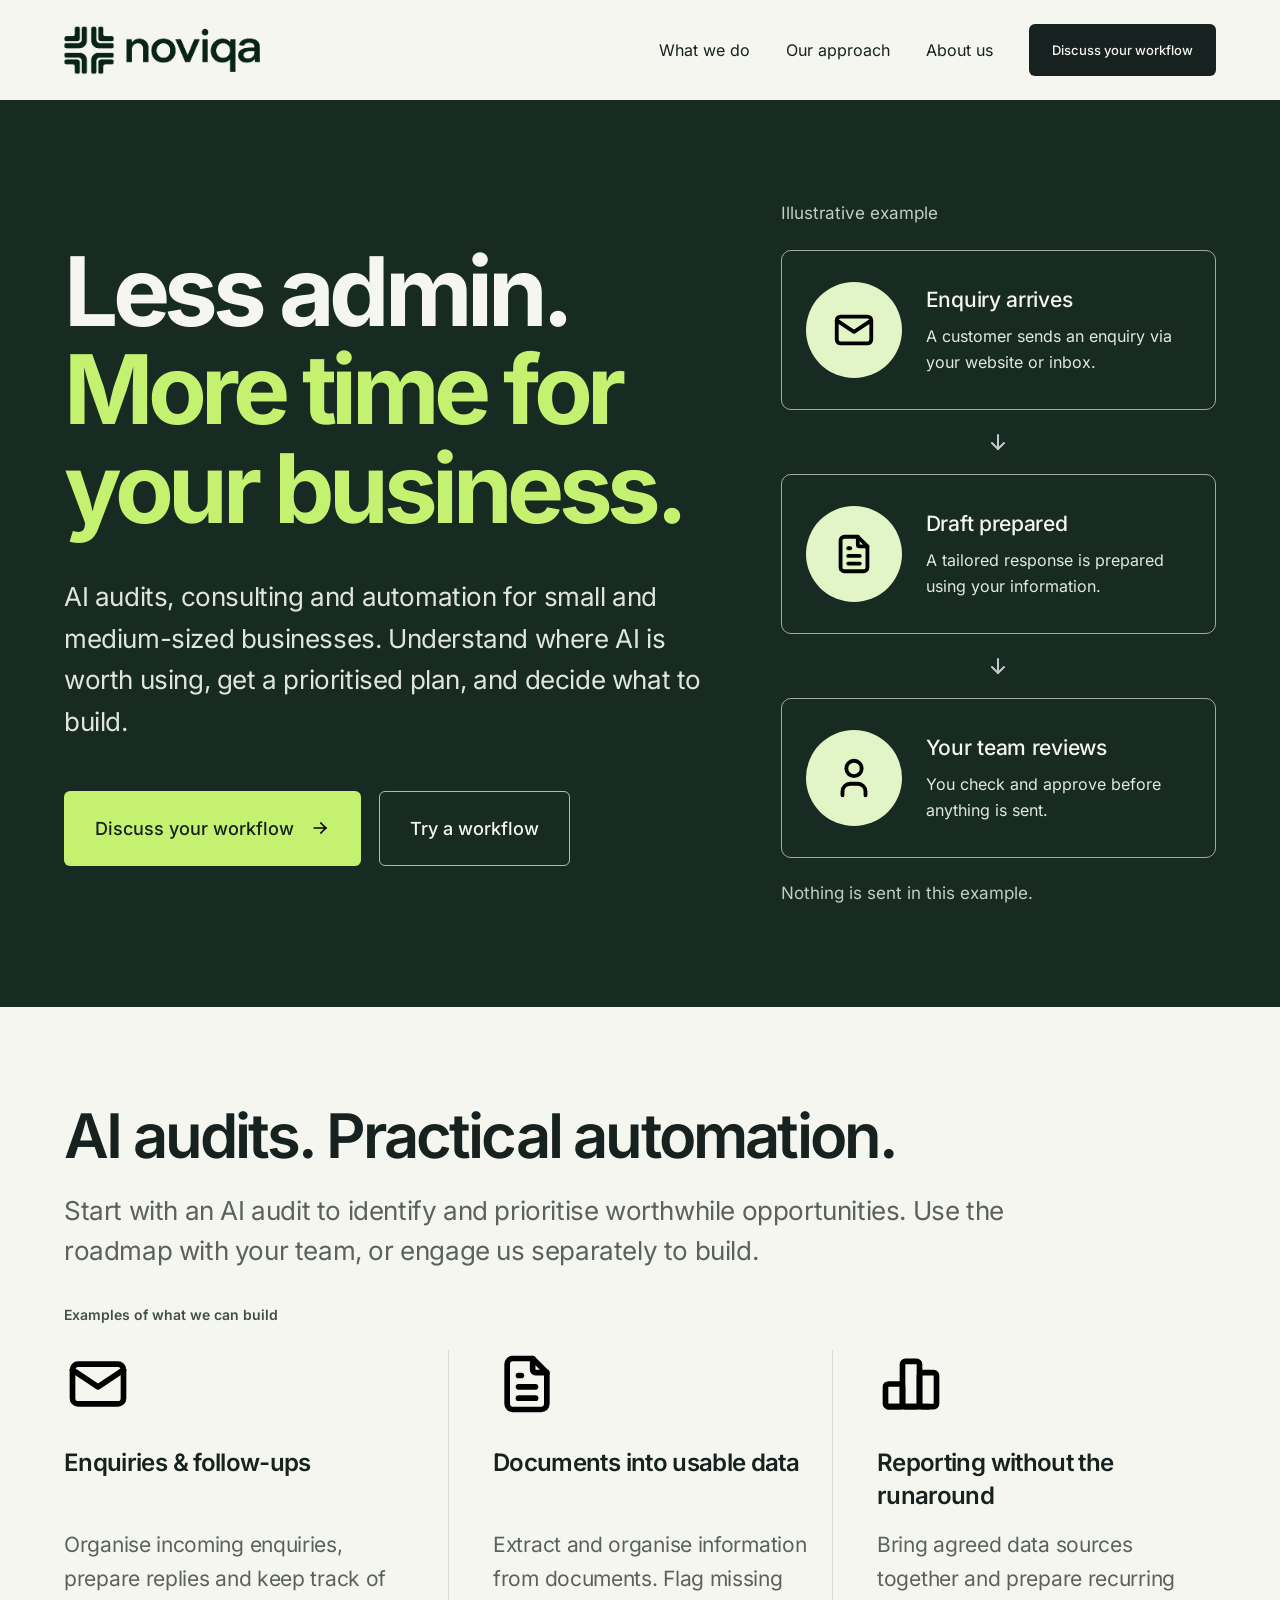
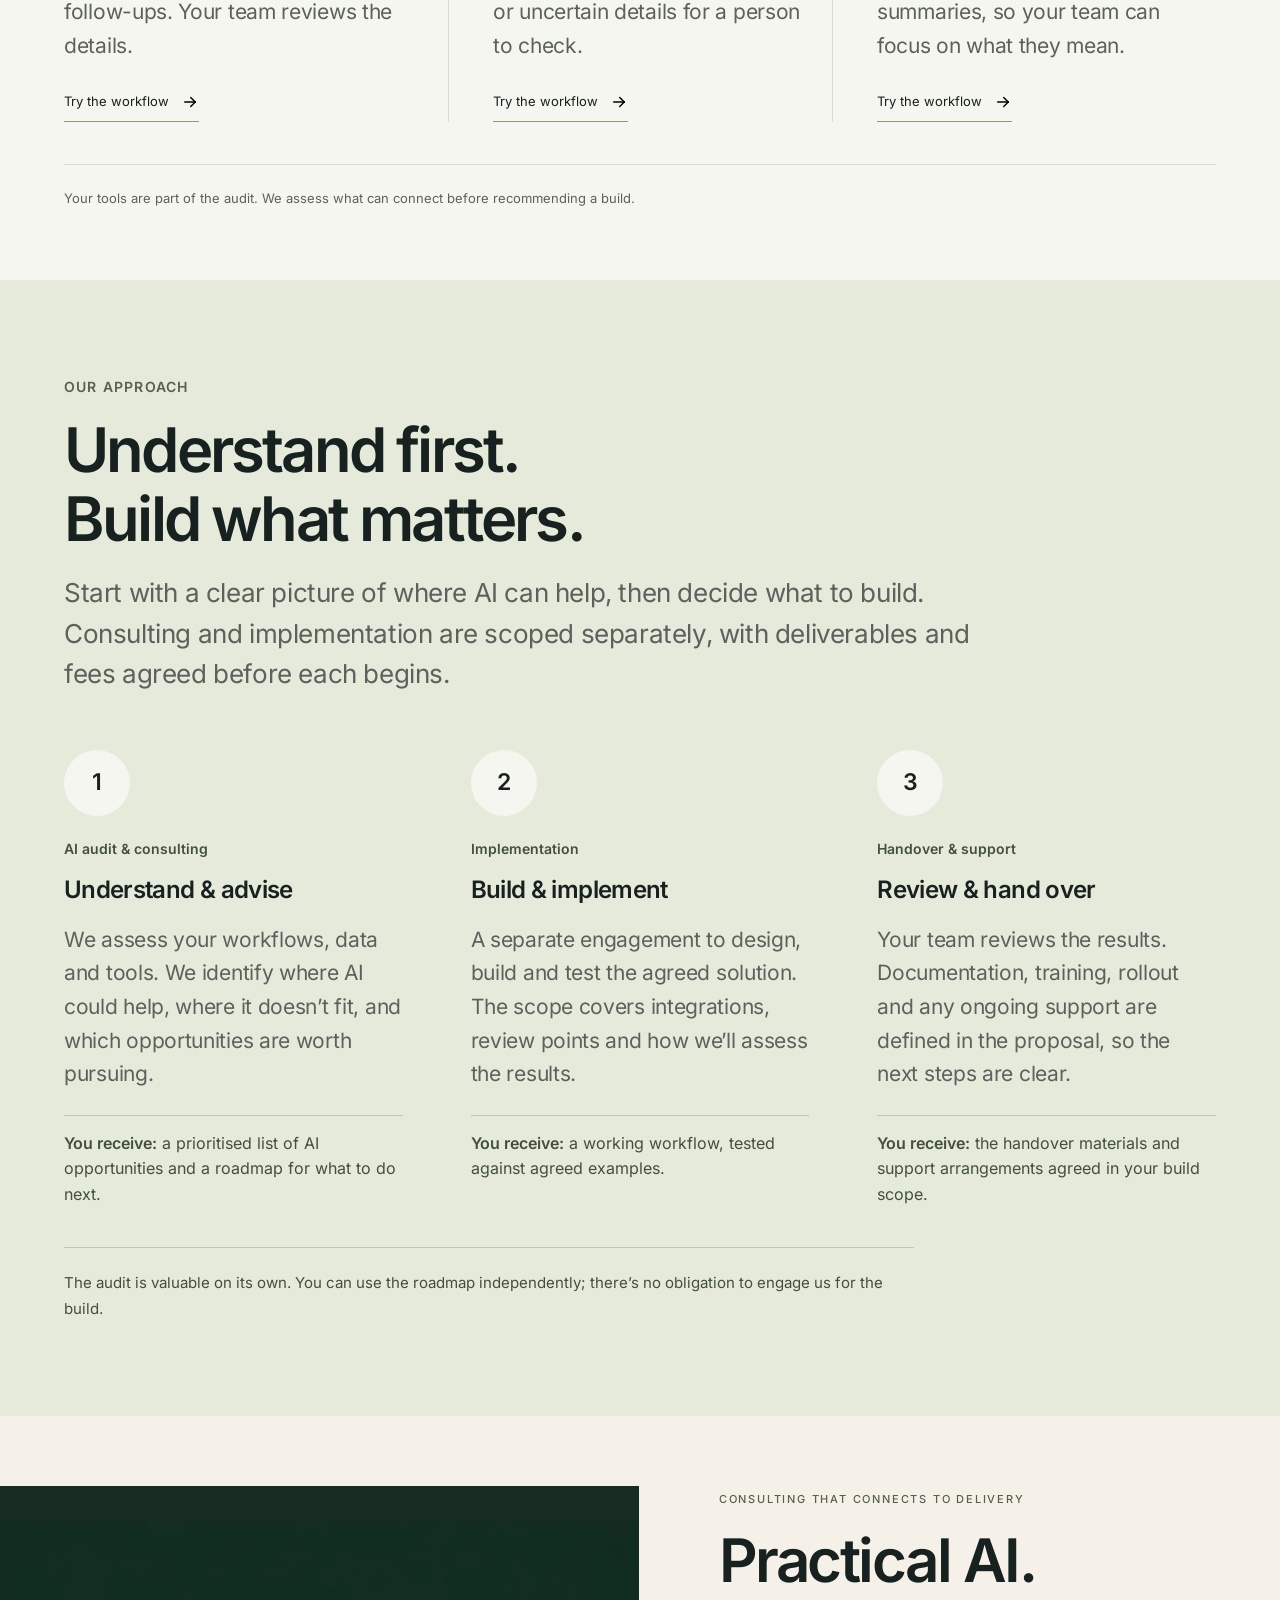
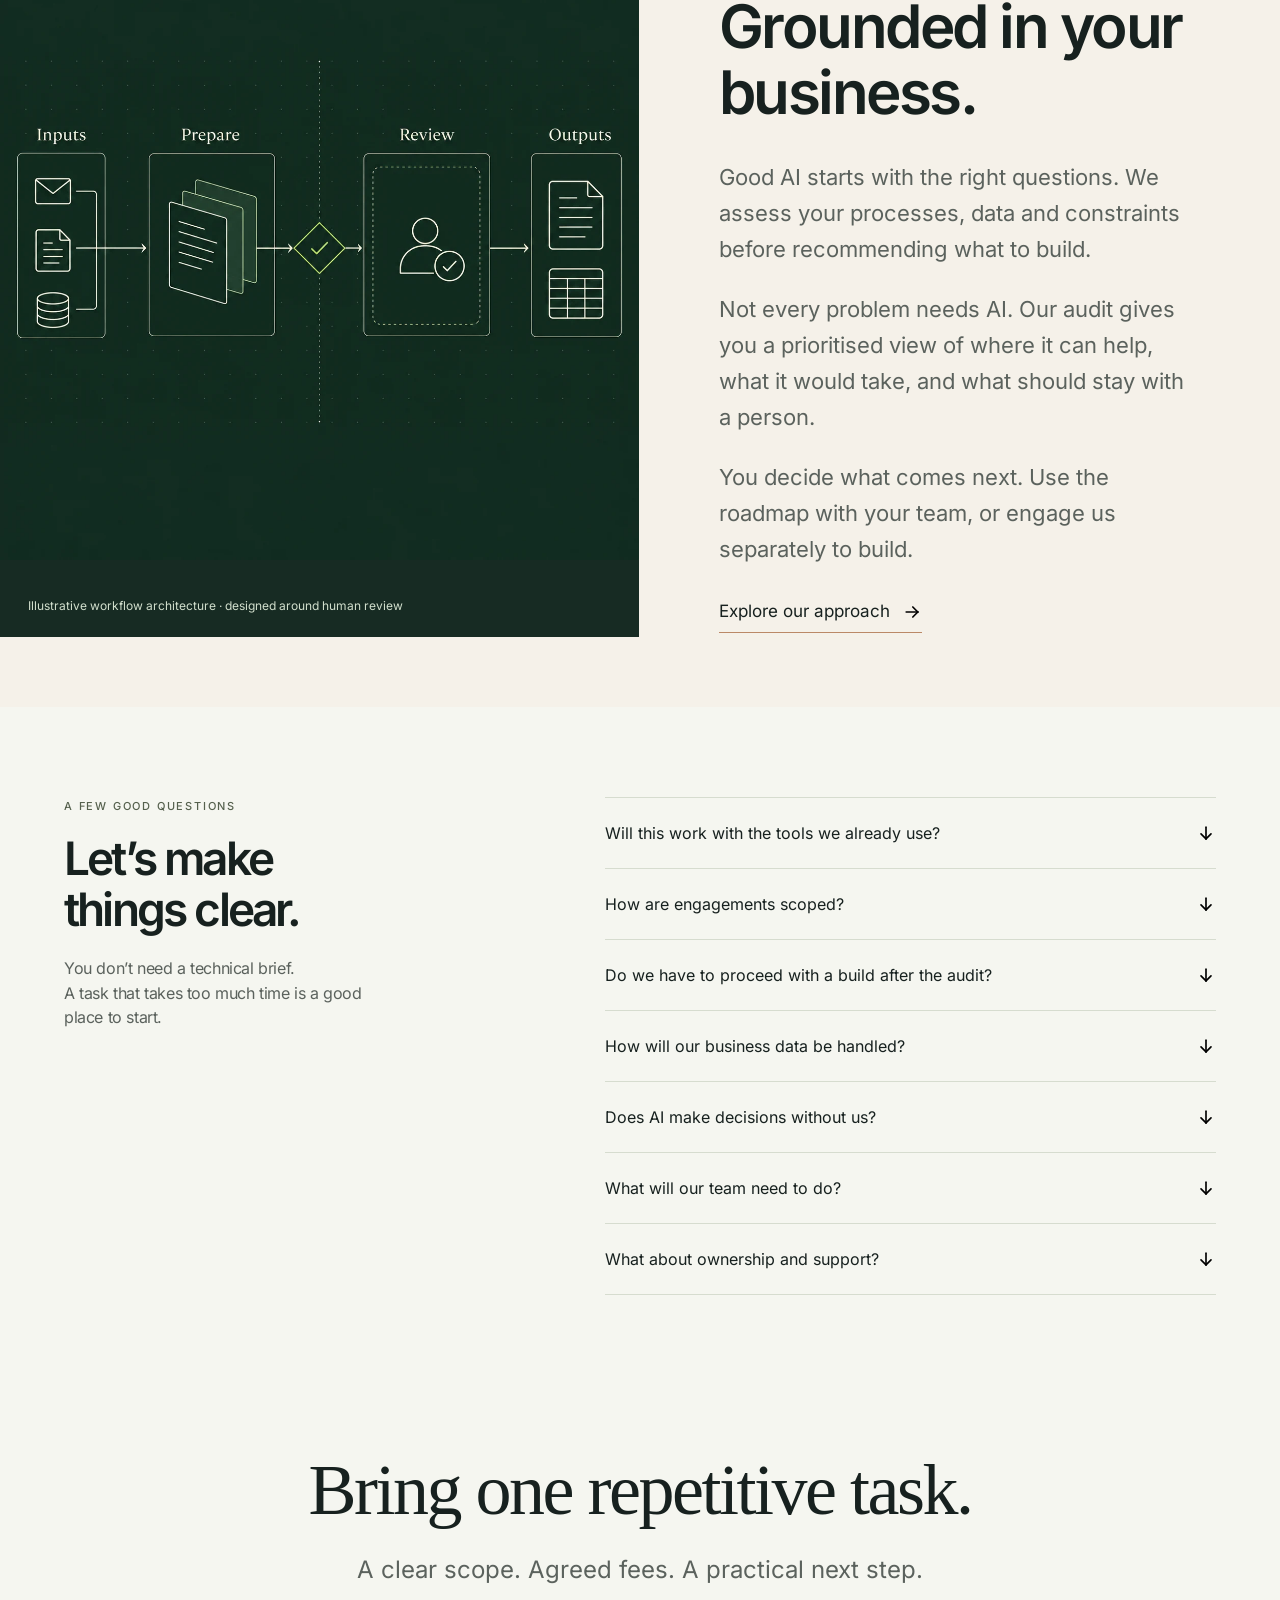
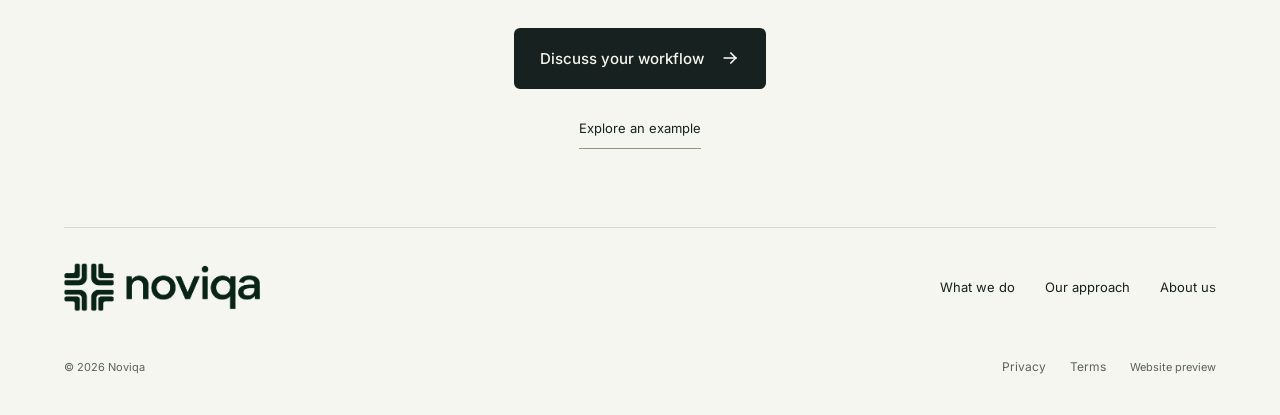
==== commit 4d721137: "Apply Noviqa branding and make richer workflows canonical" ====
--- a/index.html
+++ b/index.html
@@ -1,13 +1,13 @@
 <!doctype html>
-<!-- Generated self-contained website. Edit app.html, styles.css, or script.js, then regenerate. -->
+<!-- Generated self-contained website. Edit app.html, styles.css, script.js or workflow-demo/, then run scripts/build-preview.mjs --apply. -->
 <html lang="en">
 <head>
   <meta charset="UTF-8">
   <meta name="viewport" content="width=device-width, initial-scale=1">
   <meta name="description" content="AI auditing, consulting and implementation for small and medium-sized businesses. Clear priorities, agreed fees, and practical workflows with your team in control.">
   <meta name="theme-color" content="#17211f">
-  <title>[Company Name] | Less admin. More time for your business.</title>
-  <link rel="icon" href="[data-uri]" type="image/svg+xml">
+  <title>Noviqa | Less admin. More time for your business.</title>
+  <link rel="icon" href="[data-uri]